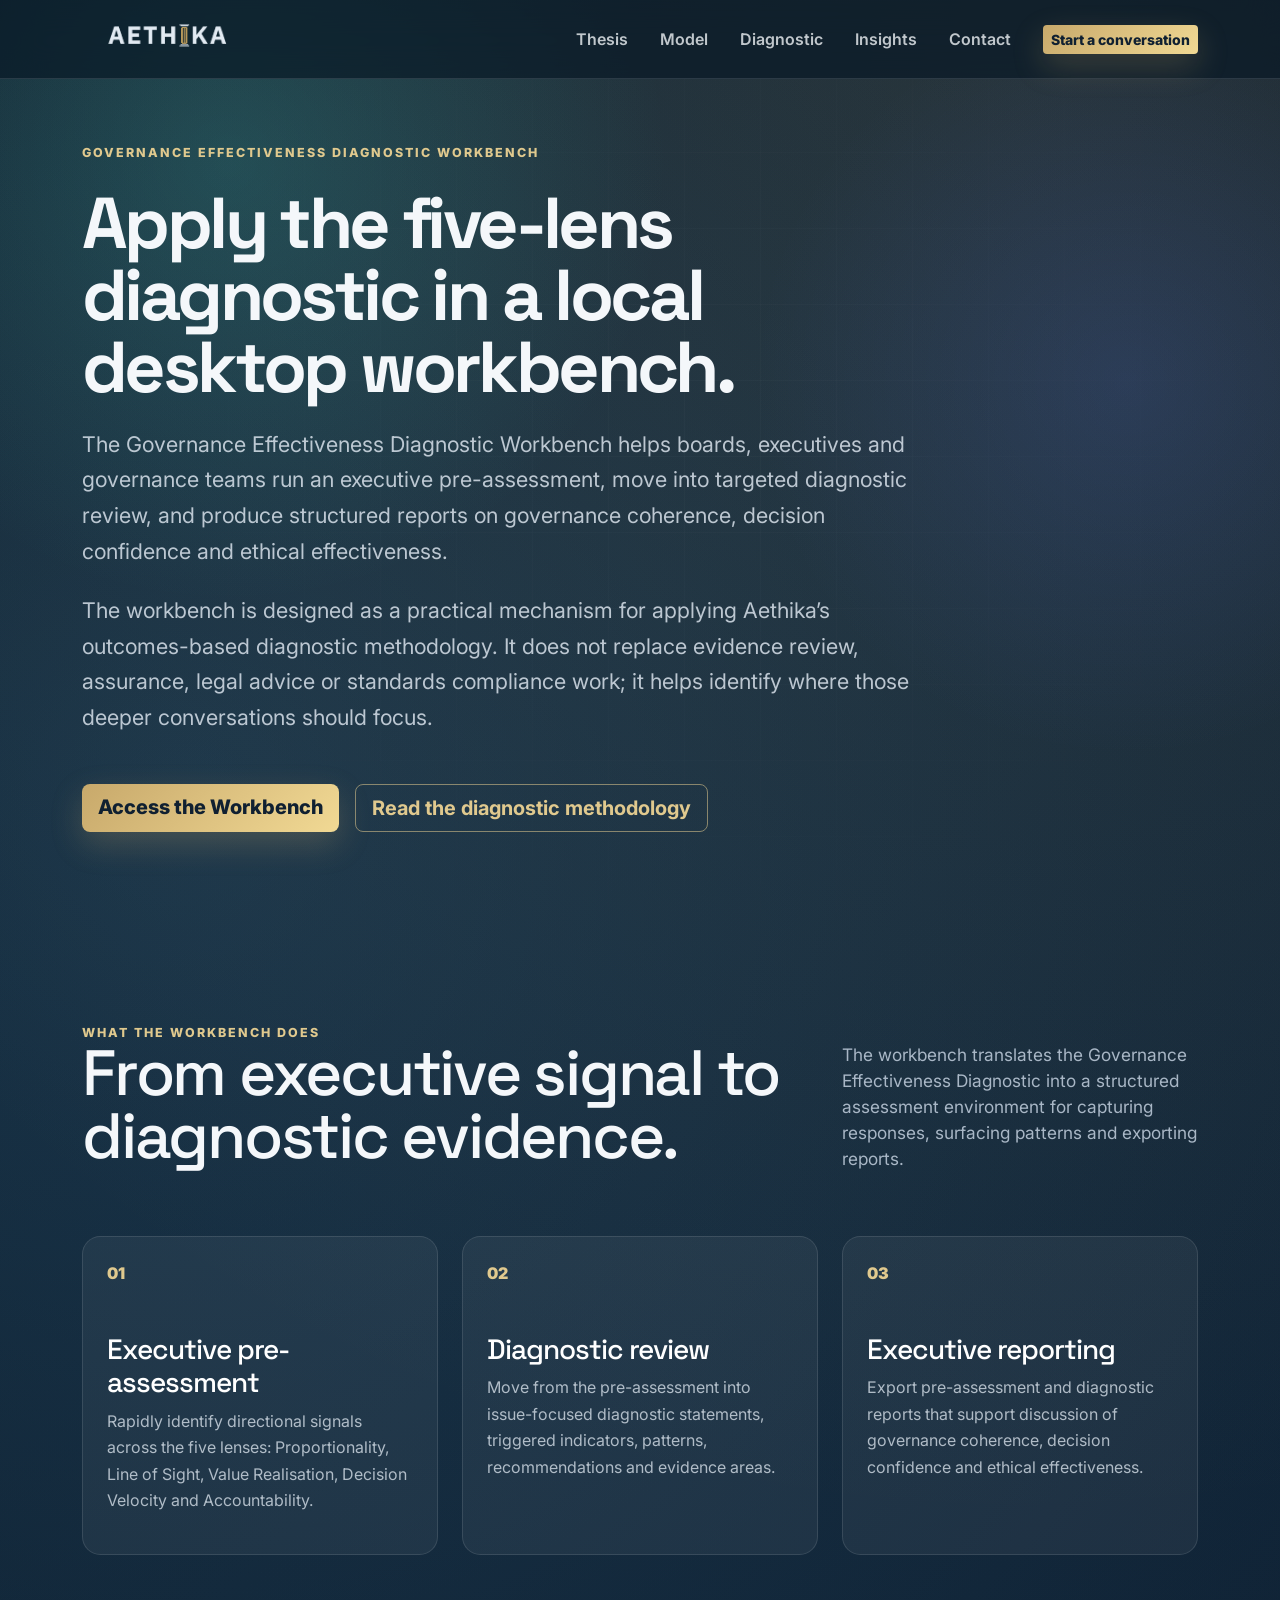
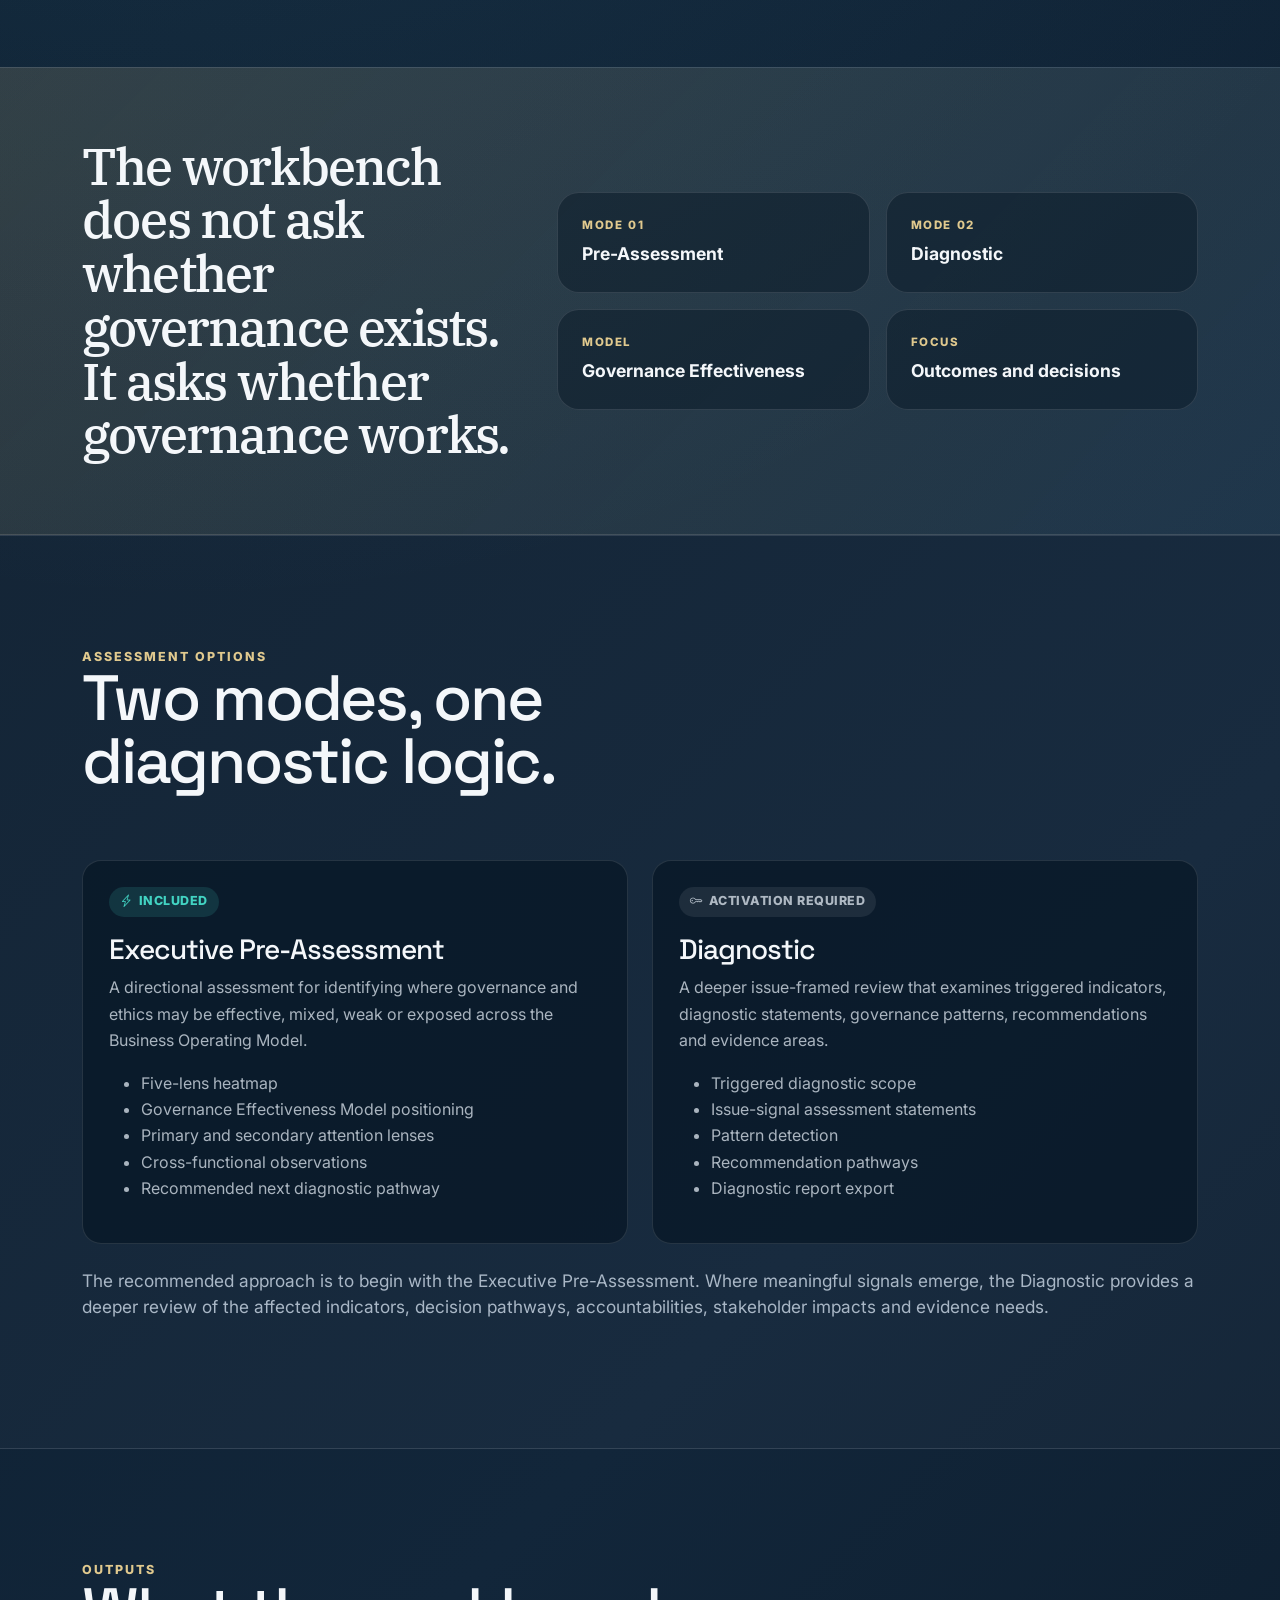
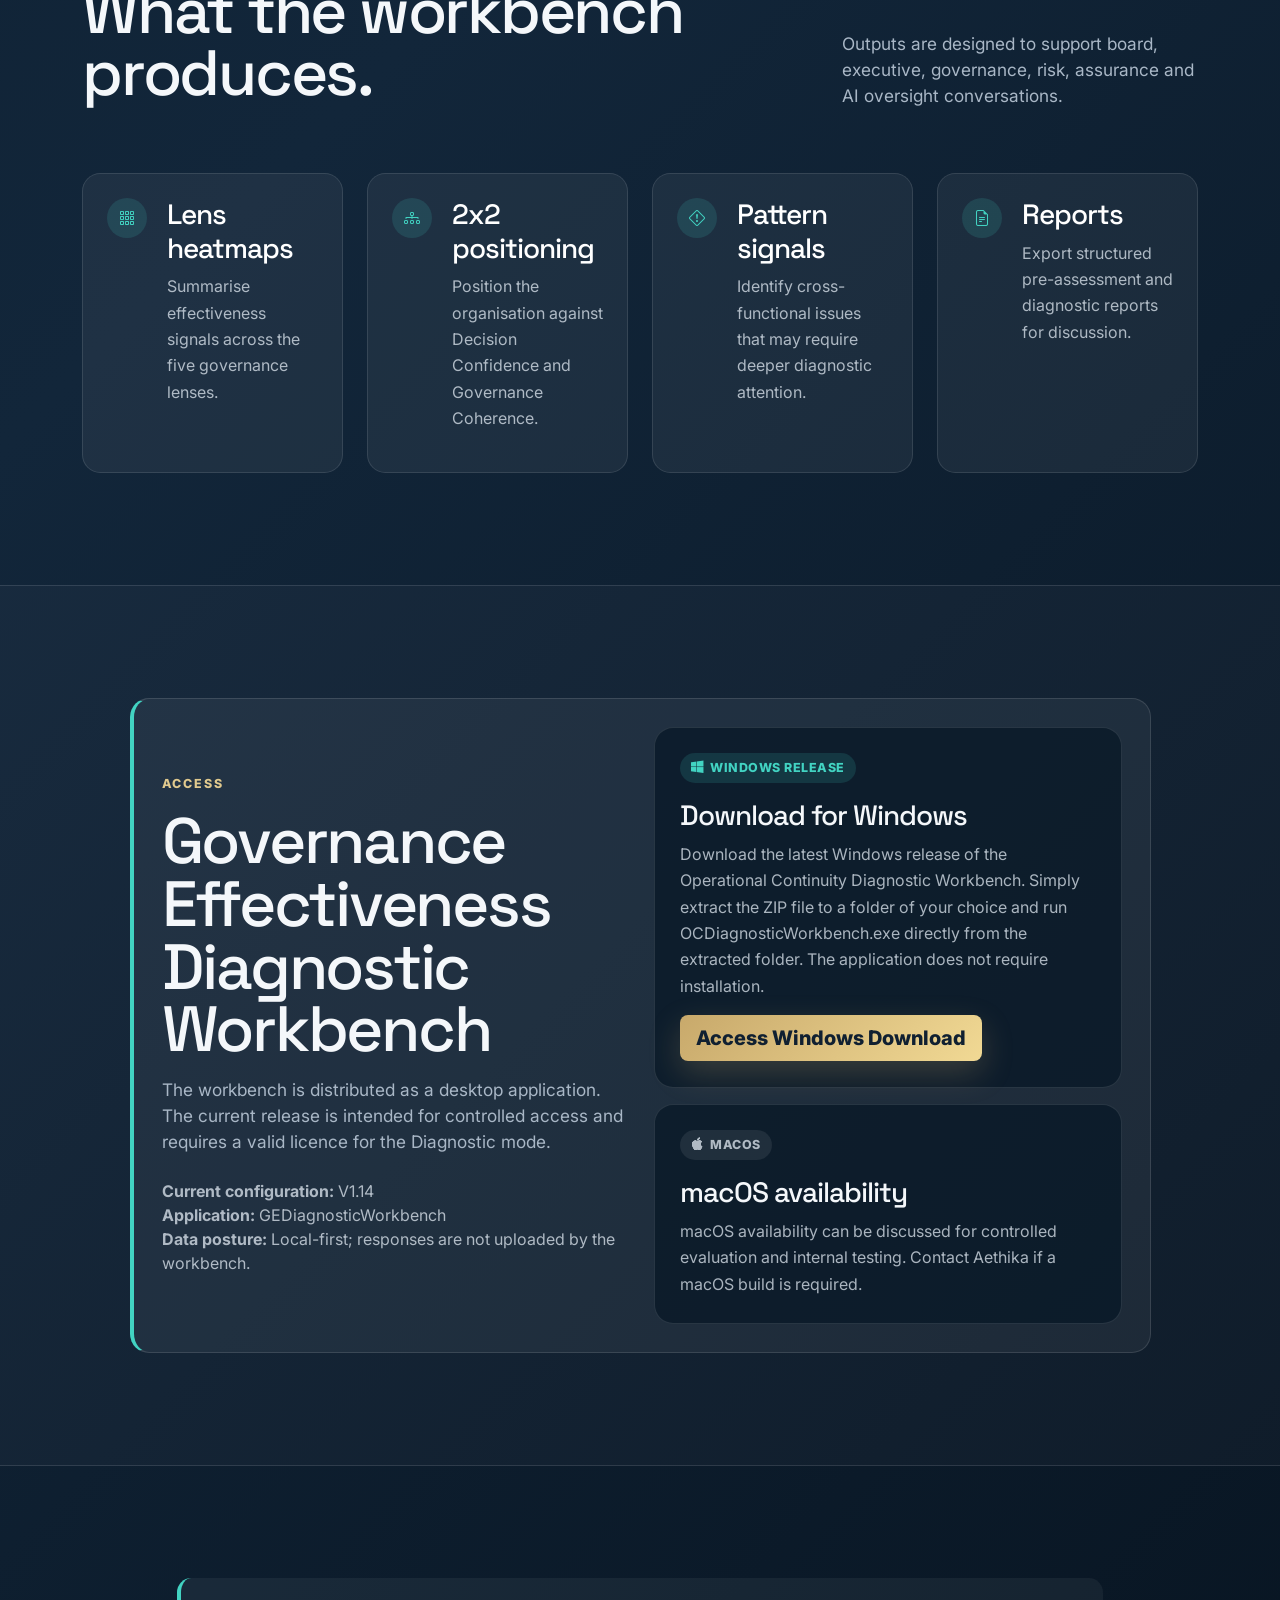
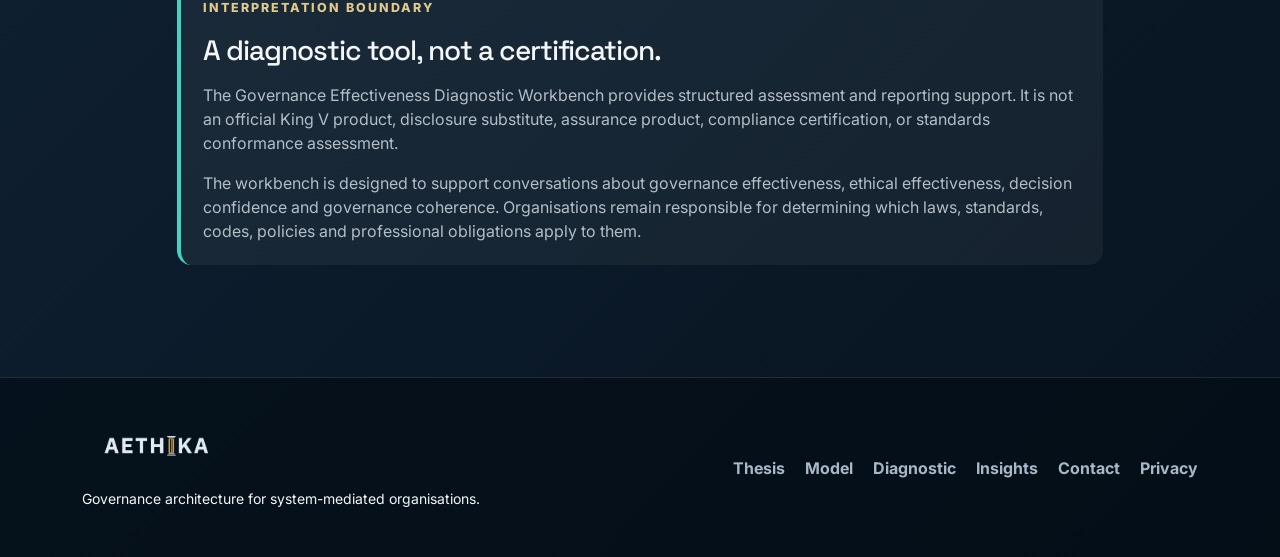
==== diagnostic-workbench-download.html @ c49b83d3 "download updates Download updates" ====
<!doctype html>
<html lang="en" data-bs-theme="dark">
<head>
  <!-- Google tag (gtag.js) -->
  <script async src="https://www.googletagmanager.com/gtag/js?id=G-2K97YS6ZMQ"></script>
  <script>
    window.dataLayer = window.dataLayer || [];
    function gtag(){dataLayer.push(arguments);}
    gtag('js', new Date());
    gtag('config', 'G-2K97YS6ZMQ');
  </script>
  <meta charset="utf-8">
  <meta name="viewport" content="width=device-width, initial-scale=1">
  <title>Governance Effectiveness Diagnostic Workbench | Aethika</title>
  <meta name="title" content="Governance Effectiveness Diagnostic Workbench | Aethika">
  <meta name="description" content="Access the Aethika Governance Effectiveness Diagnostic Workbench, a local-first desktop tool for pre-assessing governance and ethics effectiveness, running targeted diagnostics, and producing executive reports.">
  <meta name="author" content="Levine Naidoo">
  <meta name="theme-color" content="#081826">
  <link rel="canonical" href="https://www.aethika.com/governance-effectiveness-diagnostic-workbench-download.html">

  <meta property="og:type" content="website">
  <meta property="og:url" content="https://www.aethika.com/governance-effectiveness-diagnostic-workbench-download.html">
  <meta property="og:title" content="Governance Effectiveness Diagnostic Workbench | Aethika">
  <meta property="og:description" content="A local-first diagnostic workbench for applying the Governance Effectiveness Diagnostic through executive pre-assessment, targeted diagnostic review and reporting.">
  <meta property="og:image" content="https://www.aethika.com/assets/img/aethika-logo.png">
  <meta property="twitter:card" content="summary_large_image">
  <meta property="twitter:url" content="https://www.aethika.com/governance-effectiveness-diagnostic-workbench-download.html">
  <meta property="twitter:title" content="Governance Effectiveness Diagnostic Workbench | Aethika">
  <meta property="twitter:description" content="Access the Aethika Governance Effectiveness Diagnostic Workbench for governance coherence, decision confidence and ethical effectiveness assessment.">
  <meta property="twitter:image" content="https://www.aethika.com/assets/img/aethika-logo.png">

  <link rel="preconnect" href="https://cdn.jsdelivr.net">
  <link rel="preconnect" href="https://fonts.googleapis.com">
  <link rel="preconnect" href="https://fonts.gstatic.com" crossorigin>
  <link href="https://cdn.jsdelivr.net/npm/bootstrap@5.3.8/dist/css/bootstrap.min.css" rel="stylesheet" integrity="sha384-sRIl4kxILFvY47J16cr9ZwB07vP4J8+LH7qKQnuqkuIAvNWLzeN8tE5YBujZqJLB" crossorigin="anonymous">
  <link href="https://cdn.jsdelivr.net/npm/bootstrap-icons@1.13.1/font/bootstrap-icons.min.css" rel="stylesheet">
  <link href="https://fonts.googleapis.com/css2?family=Inter:wght@400;500;600;700;800&family=IBM+Plex+Serif:ital,wght@0,500;0,600;1,500&family=Space+Grotesk:wght@500;600;700&display=swap" rel="stylesheet">
  <link href="assets/css/aethika.css" rel="stylesheet">
  <style>
    .download-hero { min-height: 78vh; padding: 9rem 0 5rem; position: relative; overflow: hidden; }
    .download-hero::before { content:""; position:absolute; inset:0; background: radial-gradient(circle at 18% 18%, rgba(66, 211, 194, 0.18), transparent 34%), radial-gradient(circle at 88% 42%, rgba(98, 126, 255, 0.14), transparent 30%); pointer-events:none; }
    .download-title { font-family: 'Space Grotesk', Inter, sans-serif; font-weight: 700; letter-spacing: -0.05em; line-height: 1; }
    .download-lead { color: rgba(232, 240, 248, 0.78); font-size: clamp(1.12rem, 2vw, 1.35rem); line-height: 1.65; max-width: 900px; }
    .workbench-panel { border: 1px solid rgba(255,255,255,0.12); background: linear-gradient(145deg, rgba(255,255,255,0.08), rgba(255,255,255,0.025)); border-radius: 1.4rem; box-shadow: 0 20px 70px rgba(0,0,0,0.28); }
    .download-card { background: rgba(255,255,255,0.055); border: 1px solid rgba(255,255,255,0.105); border-radius: 1.15rem; padding: 1.5rem; height: 100%; }
    .download-card h3, .download-card h4 { color: #fff; font-family: 'Space Grotesk', Inter, sans-serif; }
    .download-card p, .download-card li { color: rgba(232, 240, 248, 0.72); line-height: 1.65; }
    .download-card ul { padding-left: 1.15rem; margin-bottom: 0; }
    .access-panel { background: rgba(255,255,255,0.055); border: 1px solid rgba(255,255,255,0.12); border-left: 4px solid #42d3c2; border-radius: 1.2rem; padding: 1.75rem; }
    .release-card { background: rgba(8,24,38,0.74); border: 1px solid rgba(255,255,255,0.115); border-radius: 1.2rem; padding: 1.6rem; height: 100%; }
    .release-card h3 { font-family: 'Space Grotesk', Inter, sans-serif; }
    .release-card p, .release-card li { color: rgba(232, 240, 248, 0.72); line-height: 1.65; }
    .release-badge { display:inline-flex; align-items:center; gap:.4rem; border-radius:999px; padding:.35rem .7rem; font-size:.78rem; font-weight:800; letter-spacing:.04em; text-transform:uppercase; background: rgba(66, 211, 194, .14); color:#42d3c2; margin-bottom:1rem; }
    .release-badge-muted { background: rgba(255,255,255,.08); color: rgba(232, 240, 248, .72); }
    .feature-row { display:grid; grid-template-columns: 44px 1fr; gap: 1rem; align-items:start; }
    .feature-icon { width: 40px; height: 40px; border-radius: 50%; display:flex; align-items:center; justify-content:center; background: rgba(66, 211, 194, .14); color:#42d3c2; }
    .boundary-note { background: rgba(255,255,255,0.05); border-left: 4px solid #42d3c2; border-radius:.9rem; padding:1.35rem; }
    .boundary-note p { color: rgba(232, 240, 248, 0.75); }
    @media (max-width: 768px) { .download-hero { padding-top: 7rem; } .feature-row { grid-template-columns:1fr; } }
  </style>
</head>
<body>
  <nav class="navbar navbar-expand-lg fixed-top aethika-nav" aria-label="Main navigation">
    <div class="container">
      <a class="navbar-brand d-flex align-items-center gap-3" href="index.html#top" aria-label="Aethika home">
        <img src="assets/img/aethika-logo.png" alt="Aethika" class="brand-logo">
      </a>
      <button class="navbar-toggler border-0" type="button" data-bs-toggle="collapse" data-bs-target="#mainNav" aria-controls="mainNav" aria-expanded="false" aria-label="Toggle navigation">
        <span class="navbar-toggler-icon"></span>
      </button>
      <div id="mainNav" class="collapse navbar-collapse">
        <ul class="navbar-nav ms-auto align-items-lg-center gap-lg-3">
          <li class="nav-item"><a class="nav-link" href="index.html#thesis">Thesis</a></li>
          <li class="nav-item"><a class="nav-link" href="index.html#model">Model</a></li>
          <li class="nav-item"><a class="nav-link" href="governance-effectiveness-diagnostic.html">Diagnostic</a></li>
          <li class="nav-item"><a class="nav-link" href="insights.html">Insights</a></li>
          <li class="nav-item"><a class="nav-link" href="index.html#contact">Contact</a></li>
          <li class="nav-item ms-lg-2"><a class="btn btn-aethika btn-sm" href="mailto:aethika@lxndigital.com">Start a conversation</a></li>
        </ul>
      </div>
    </div>
  </nav>

  <header id="top" class="download-hero">
    <div class="hero-grid" aria-hidden="true"></div>
    <div class="container position-relative">
      <div class="row align-items-center">
        <div class="col-lg-10 col-xl-9">
          <div class="eyebrow mb-4">Governance effectiveness diagnostic workbench</div>
          <h1 class="display-2 download-title mb-4">Apply the five-lens diagnostic in a local desktop workbench.</h1>
          <p class="download-lead mb-4">The Governance Effectiveness Diagnostic Workbench helps boards, executives and governance teams run an executive pre-assessment, move into targeted diagnostic review, and produce structured reports on governance coherence, decision confidence and ethical effectiveness.</p>
          <p class="download-lead mb-5">The workbench is designed as a practical mechanism for applying Aethika’s outcomes-based diagnostic methodology. It does not replace evidence review, assurance, legal advice or standards compliance work; it helps identify where those deeper conversations should focus.</p>
          <div class="d-flex flex-column flex-sm-row gap-3">
            <a href="#download" class="btn btn-aethika btn-lg">Access the Workbench</a>
            <a href="governance-effectiveness-diagnostic.html" class="btn btn-outline-aethika btn-lg">Read the diagnostic methodology</a>
          </div>
        </div>
      </div>
    </div>
  </header>

  <main>
    <section class="section-padding" id="what-is-it">
      <div class="container">
        <div class="row align-items-end mb-5">
          <div class="col-lg-8">
            <div class="eyebrow">What the workbench does</div>
            <h2 class="section-title">From executive signal to diagnostic evidence.</h2>
          </div>
          <div class="col-lg-4">
            <p class="section-intro">The workbench translates the Governance Effectiveness Diagnostic into a structured assessment environment for capturing responses, surfacing patterns and exporting reports.</p>
          </div>
        </div>
        <div class="row g-4">
          <div class="col-md-4">
            <article class="download-card">
              <span class="card-number">01</span>
              <h3>Executive pre-assessment</h3>
              <p>Rapidly identify directional signals across the five lenses: Proportionality, Line of Sight, Value Realisation, Decision Velocity and Accountability.</p>
            </article>
          </div>
          <div class="col-md-4">
            <article class="download-card">
              <span class="card-number">02</span>
              <h3>Diagnostic review</h3>
              <p>Move from the pre-assessment into issue-focused diagnostic statements, triggered indicators, patterns, recommendations and evidence areas.</p>
            </article>
          </div>
          <div class="col-md-4">
            <article class="download-card">
              <span class="card-number">03</span>
              <h3>Executive reporting</h3>
              <p>Export pre-assessment and diagnostic reports that support discussion of governance coherence, decision confidence and ethical effectiveness.</p>
            </article>
          </div>
        </div>
      </div>
    </section>

    <section class="contrast-band py-5">
      <div class="container py-4">
        <div class="row g-4 align-items-center">
          <div class="col-lg-5">
            <h2 class="quote-title mb-0">The workbench does not ask whether governance exists. It asks whether governance works.</h2>
          </div>
          <div class="col-lg-7">
            <div class="row g-3">
              <div class="col-sm-6"><div class="mini-metric"><span>Mode 01</span><strong>Pre-Assessment</strong></div></div>
              <div class="col-sm-6"><div class="mini-metric"><span>Mode 02</span><strong>Diagnostic</strong></div></div>
              <div class="col-sm-6"><div class="mini-metric"><span>Model</span><strong>Governance Effectiveness</strong></div></div>
              <div class="col-sm-6"><div class="mini-metric"><span>Focus</span><strong>Outcomes and decisions</strong></div></div>
            </div>
          </div>
        </div>
      </div>
    </section>

    <section class="section-padding soft-section" id="assessment-options">
      <div class="container">
        <div class="row mb-5">
          <div class="col-lg-8">
            <div class="eyebrow">Assessment options</div>
            <h2 class="section-title">Two modes, one diagnostic logic.</h2>
          </div>
        </div>
        <div class="row g-4">
          <div class="col-lg-6">
            <div class="release-card">
              <span class="release-badge"><i class="bi bi-lightning-charge"></i> Included</span>
              <h3>Executive Pre-Assessment</h3>
              <p>A directional assessment for identifying where governance and ethics may be effective, mixed, weak or exposed across the Business Operating Model.</p>
              <ul>
                <li>Five-lens heatmap</li>
                <li>Governance Effectiveness Model positioning</li>
                <li>Primary and secondary attention lenses</li>
                <li>Cross-functional observations</li>
                <li>Recommended next diagnostic pathway</li>
              </ul>
            </div>
          </div>
          <div class="col-lg-6">
            <div class="release-card">
              <span class="release-badge release-badge-muted"><i class="bi bi-key"></i> Activation required</span>
              <h3>Diagnostic</h3>
              <p>A deeper issue-framed review that examines triggered indicators, diagnostic statements, governance patterns, recommendations and evidence areas.</p>
              <ul>
                <li>Triggered diagnostic scope</li>
                <li>Issue-signal assessment statements</li>
                <li>Pattern detection</li>
                <li>Recommendation pathways</li>
                <li>Diagnostic report export</li>
              </ul>
            </div>
          </div>
        </div>
        <p class="section-intro mt-4">The recommended approach is to begin with the Executive Pre-Assessment. Where meaningful signals emerge, the Diagnostic provides a deeper review of the affected indicators, decision pathways, accountabilities, stakeholder impacts and evidence needs.</p>
      </div>
    </section>

    <section class="section-padding" id="outputs">
      <div class="container">
        <div class="row align-items-end mb-5">
          <div class="col-lg-8">
            <div class="eyebrow">Outputs</div>
            <h2 class="section-title">What the workbench produces.</h2>
          </div>
          <div class="col-lg-4">
            <p class="section-intro">Outputs are designed to support board, executive, governance, risk, assurance and AI oversight conversations.</p>
          </div>
        </div>
        <div class="row g-4">
          <div class="col-md-6 col-xl-3"><div class="download-card feature-row"><div class="feature-icon"><i class="bi bi-grid-3x3-gap"></i></div><div><h3>Lens heatmaps</h3><p>Summarise effectiveness signals across the five governance lenses.</p></div></div></div>
          <div class="col-md-6 col-xl-3"><div class="download-card feature-row"><div class="feature-icon"><i class="bi bi-diagram-3"></i></div><div><h3>2x2 positioning</h3><p>Position the organisation against Decision Confidence and Governance Coherence.</p></div></div></div>
          <div class="col-md-6 col-xl-3"><div class="download-card feature-row"><div class="feature-icon"><i class="bi bi-exclamation-diamond"></i></div><div><h3>Pattern signals</h3><p>Identify cross-functional issues that may require deeper diagnostic attention.</p></div></div></div>
          <div class="col-md-6 col-xl-3"><div class="download-card feature-row"><div class="feature-icon"><i class="bi bi-file-earmark-text"></i></div><div><h3>Reports</h3><p>Export structured pre-assessment and diagnostic reports for discussion.</p></div></div></div>
        </div>
      </div>
    </section>

    <section class="section-padding soft-section" id="download">
      <div class="container">
        <div class="row justify-content-center">
          <div class="col-lg-11">
            <div class="access-panel">
              <div class="row g-4 align-items-center">
                <div class="col-lg-6">
                  <div class="eyebrow mb-3">Access</div>
                  <h2 class="section-title mb-3">Governance Effectiveness Diagnostic Workbench</h2>
                  <p class="section-intro mb-4">The workbench is distributed as a desktop application. The current release is intended for controlled access and requires a valid licence for the Diagnostic mode.</p>
                  <p class="mb-0" style="color: rgba(232, 240, 248, 0.72);"><strong>Current configuration:</strong> V1.14<br><strong>Application:</strong> GEDiagnosticWorkbench<br><strong>Data posture:</strong> Local-first; responses are not uploaded by the workbench.</p>
                </div>
                <div class="col-lg-6">
                  <div class="row g-3">
                    <div class="col-12">
                      <div class="release-card">
                        <span class="release-badge"><i class="bi bi-windows"></i> Windows release</span>
                        <h3>Download for Windows</h3>
                         <p>Download the latest Windows release of the Operational Continuity Diagnostic Workbench. Simply extract the ZIP file to a folder of your choice 
                                and run OCDiagnosticWorkbench.exe directly from the extracted folder. The application does not require installation.</p>
                            <a href="https://lxndigital-my.sharepoint.com/:u:/p/levine/IQCFFDMS6lq3SYtPKuItjnRLAaProlqLKXAssTrh3pC30BU?e=OAEGfw&download=1" target="_blank" rel="noopener noreferrer" class="btn btn-aethika btn-lg" onclick="gtag('event', 'diagnostic_workbench_windows_download', {event_category: 'Operational Continuity', event_label: 'Download Page Windows CTA', value: 1});">Access Windows Download</a>
                      </div>
                    </div>
                    <div class="col-12">
                      <div class="release-card">
                        <span class="release-badge release-badge-muted"><i class="bi bi-apple"></i> macOS</span>
                        <h3>macOS availability</h3>
                        <p class="mb-0">macOS availability can be discussed for controlled evaluation and internal testing. Contact Aethika if a macOS build is required.</p>
                      </div>
                    </div>
                  </div>
                </div>
              </div>
            </div>
          </div>
        </div>
      </div>
    </section>

    <section class="section-padding" id="boundary">
      <div class="container">
        <div class="row justify-content-center">
          <div class="col-lg-10">
            <div class="boundary-note">
              <div class="eyebrow mb-3">Interpretation boundary</div>
              <h2 class="h3 mb-3">A diagnostic tool, not a certification.</h2>
              <p>The Governance Effectiveness Diagnostic Workbench provides structured assessment and reporting support. It is not an official King V product, disclosure substitute, assurance product, compliance certification, or standards conformance assessment.</p>
              <p class="mb-0">The workbench is designed to support conversations about governance effectiveness, ethical effectiveness, decision confidence and governance coherence. Organisations remain responsible for determining which laws, standards, codes, policies and professional obligations apply to them.</p>
            </div>
          </div>
        </div>
      </div>
    </section>
  </main>

  <footer class="footer py-5">
    <div class="container">
      <div class="row g-4 align-items-center">
        <div class="col-md-6">
          <img src="assets/img/aethika-logo.png" alt="Aethika" class="footer-logo mb-3">
          <p class="mb-0 small">Governance architecture for system-mediated organisations.</p>
        </div>
        <div class="col-md-6 text-md-end">
          <a href="index.html#thesis">Thesis</a>
          <a href="index.html#model">Model</a>
          <a href="governance-effectiveness-diagnostic.html">Diagnostic</a>
          <a href="insights.html">Insights</a>
          <a href="index.html#contact">Contact</a>
          <a href="privacy.html">Privacy</a>
        </div>
      </div>
    </div>
  </footer>

  <script src="https://cdn.jsdelivr.net/npm/bootstrap@5.3.8/dist/js/bootstrap.bundle.min.js" integrity="sha384-FKyoEForCGlyvwx9Hj09JcYn3nv7wiPVlz7YYwJrWVcXK/BmnVDxM+D2scQbITxI" crossorigin="anonymous"></script>
  <script src="assets/js/aethika.js"></script>
</body>
</html>
---- assets/css/aethika.css ----
:root {
  --aethika-midnight: #081826;
  --aethika-navy: #12263a;
  --aethika-slate: #1b2f45;
  --aethika-ink: #23384f;
  --aethika-gold: #c8a96b;
  --aethika-gold-soft: #e0c98e;
  --aethika-cyan: #5fa8d3;
  --aethika-white: #f4f7fa;
  --aethika-muted: #a9b7c6;
  --aethika-line: rgba(244, 247, 250, 0.12);
  --aethika-glass: rgba(255, 255, 255, 0.055);
  --aethika-shadow: 0 24px 80px rgba(0, 0, 0, 0.42);
}

html {
  scroll-behavior: smooth;
}

body {
  font-family: "Inter", system-ui, sans-serif;
  color: var(--aethika-white);
  background:
    radial-gradient(circle at 15% 15%, rgba(95, 168, 211, 0.18), transparent 30%),
    radial-gradient(circle at 80% 0%, rgba(200, 169, 107, 0.14), transparent 28%),
    linear-gradient(135deg, #081826 0%, #12263a 55%, #07131f 100%);
  overflow-x: hidden;
}

h1, h2, h3, h4, h5, .navbar-brand {
  font-family: "Space Grotesk", "Inter", sans-serif;
  letter-spacing: -0.035em;
}

a {
  color: var(--aethika-gold-soft);
  text-decoration: none;
}

a:hover {
  color: #fff;
}

.section-padding {
  padding: 7rem 0;
}

.aethika-nav {
  background: rgba(8, 24, 38, 0.68);
  backdrop-filter: blur(18px);
  border-bottom: 1px solid var(--aethika-line);
  transition: all 0.25s ease;
}

.aethika-nav.nav-scrolled {
  background: rgba(8, 24, 38, 0.94);
  box-shadow: 0 8px 32px rgba(0,0,0,.28);
}

.brand-logo {
  width: 172px;
  max-height: 52px;
  object-fit: contain;
}

.footer-logo {
  width: 150px;
  max-height: 46px;
  object-fit: contain;
}

.nav-link {
  color: rgba(244, 247, 250, 0.78);
  font-weight: 600;
}

.nav-link:hover,
.nav-link.active {
  color: var(--aethika-gold-soft);
}

.btn-aethika {
  background: linear-gradient(135deg, var(--aethika-gold), #f1d994);
  border: 0;
  color: #102031;
  font-weight: 800;
  box-shadow: 0 12px 32px rgba(200, 169, 107, 0.24);
}

.btn-aethika:hover {
  transform: translateY(-1px);
  color: #081826;
  box-shadow: 0 18px 44px rgba(200, 169, 107, 0.32);
}

.btn-outline-aethika {
  border-color: rgba(224, 201, 142, 0.55);
  color: var(--aethika-gold-soft);
  font-weight: 700;
}

.btn-outline-aethika:hover {
  background: rgba(224, 201, 142, 0.12);
  border-color: var(--aethika-gold-soft);
  color: #fff;
}

.hero-section {
  isolation: isolate;
}

.hero-grid {
  position: absolute;
  inset: 0;
  background-image:
    linear-gradient(rgba(255,255,255,.06) 1px, transparent 1px),
    linear-gradient(90deg, rgba(255,255,255,.06) 1px, transparent 1px);
  background-size: 76px 76px;
  mask-image: radial-gradient(circle at 55% 45%, black, transparent 72%);
  opacity: 0.38;
  z-index: -3;
}

.hero-title {
  line-height: .95;
  max-width: 880px;
}

.hero-lead {
  color: var(--aethika-muted);
  max-width: 760px;
  font-size: 1.25rem;
}

.eyebrow {
  color: var(--aethika-gold-soft);
  text-transform: uppercase;
  letter-spacing: .16em;
  font-size: .78rem;
  font-weight: 800;
}

.section-title {
  font-size: clamp(2.5rem, 5vw, 4.8rem);
  line-height: .98;
  margin-bottom: 1.25rem;
}

.section-intro {
  color: var(--aethika-muted);
  font-size: 1.08rem;
}

.glass-panel,
.insight-card,
.capability-card,
.research-card,
.contact-card,
.accordion-item,
.pattern-card {
  background: linear-gradient(180deg, rgba(255,255,255,.075), rgba(255,255,255,.035));
  border: 1px solid var(--aethika-line);
  border-radius: 28px;
  box-shadow: var(--aethika-shadow);
}

.decision-console {
  transform: translateY(4rem);
}

.console-header {
  color: var(--aethika-muted);
  font-weight: 800;
}

.live-dot {
  color: #a9f1c6;
  font-size: .78rem;
  letter-spacing: .08em;
  text-transform: uppercase;
}

.live-dot::before {
  content: "";
  display: inline-block;
  width: .55rem;
  height: .55rem;
  margin-right: .4rem;
  border-radius: 50%;
  background: #62e08b;
  box-shadow: 0 0 18px #62e08b;
}

.console-step {
  display: flex;
  gap: 1rem;
  padding: 1rem 0;
  border-top: 1px solid var(--aethika-line);
}

.console-step strong {
  display: block;
}

.console-step small {
  color: var(--aethika-muted);
}

.step-icon {
  width: 42px;
  height: 42px;
  display: grid;
  place-items: center;
  border-radius: 50%;
  background: rgba(95,168,211,.12);
  color: var(--aethika-cyan);
}

.signal-orbit {
  position: absolute;
  border: 1px solid rgba(224, 201, 142, 0.24);
  border-radius: 50%;
  z-index: -2;
  animation: slowPulse 8s ease-in-out infinite;
}

.orbit-one {
  width: 580px;
  height: 580px;
  right: -160px;
  top: 12%;
}

.orbit-two {
  width: 360px;
  height: 360px;
  right: 170px;
  top: 30%;
  animation-delay: 1.8s;
}

@keyframes slowPulse {
  0%, 100% { transform: scale(1); opacity: .5; }
  50% { transform: scale(1.06); opacity: .85; }
}

.insight-card,
.capability-card,
.research-card {
  padding: 2rem;
  transition: transform .25s ease, border-color .25s ease, background .25s ease;
}

.insight-card:hover,
.capability-card:hover,
.research-card:hover,
.pattern-card:hover {
  transform: translateY(-6px);
  border-color: rgba(224, 201, 142, 0.38);
}

.card-number {
  display: inline-block;
  color: var(--aethika-gold-soft);
  font-weight: 900;
  margin-bottom: 3rem;
}

.insight-card h3,
.capability-card h3,
.research-card h3,
.research-card h2 {
  font-size: 1.35rem;
  margin-bottom: 1rem;
}

.insight-card p,
.capability-card p,
.research-card p,
.pattern-card p {
  color: var(--aethika-muted);
  margin-bottom: 0;
}

.capability-card i {
  font-size: 2rem;
  color: var(--aethika-gold-soft);
  margin-bottom: 1.25rem;
}

.contrast-band {
  background:
    linear-gradient(135deg, rgba(200,169,107,.14), rgba(95,168,211,.08)),
    rgba(255,255,255,.035);
  border-top: 1px solid var(--aethika-line);
  border-bottom: 1px solid var(--aethika-line);
}

.quote-title {
  font-family: "IBM Plex Serif", serif;
  font-size: clamp(2rem, 4vw, 3.4rem);
  line-height: 1.05;
}

.mini-metric {
  padding: 1.5rem;
  border-radius: 22px;
  background: rgba(8,24,38,.5);
  border: 1px solid var(--aethika-line);
}

.mini-metric span {
  display: block;
  color: var(--aethika-gold-soft);
  text-transform: uppercase;
  font-size: .72rem;
  letter-spacing: .14em;
  font-weight: 800;
  margin-bottom: .45rem;
}

.mini-metric strong {
  font-size: 1.1rem;
}

.architecture-panel {
  position: relative;
  overflow: hidden;
}

.architecture-panel::after {
  content: "";
  position: absolute;
  width: 520px;
  height: 520px;
  right: -220px;
  bottom: -260px;
  background: radial-gradient(circle, rgba(95,168,211,.18), transparent 70%);
  pointer-events: none;
}

.decision-flow {
  display: grid;
  grid-template-columns: 1fr 46px 1fr 46px 1fr 46px 1fr;
  align-items: center;
  gap: .5rem;
}

.flow-node {
  min-height: 150px;
  border: 1px solid var(--aethika-line);
  border-radius: 26px;
  background: rgba(8,24,38,.52);
  padding: 1.2rem;
  display: flex;
  flex-direction: column;
  justify-content: center;
  font-weight: 900;
  font-size: 1.05rem;
}

.flow-node small {
  margin-top: .6rem;
  color: var(--aethika-muted);
  font-weight: 500;
}

.flow-node.accent {
  background: linear-gradient(135deg, rgba(200,169,107,.26), rgba(95,168,211,.12));
  border-color: rgba(224,201,142,.45);
}

.flow-arrow {
  height: 2px;
  background: linear-gradient(90deg, var(--aethika-cyan), var(--aethika-gold));
  position: relative;
}

.flow-arrow::after {
  content: "";
  position: absolute;
  right: -2px;
  top: -5px;
  border-left: 8px solid var(--aethika-gold);
  border-top: 6px solid transparent;
  border-bottom: 6px solid transparent;
}

.soft-section {
  background: rgba(255,255,255,.025);
  border-top: 1px solid var(--aethika-line);
  border-bottom: 1px solid var(--aethika-line);
}

.pattern-card {
  min-height: 250px;
  padding: 0;
  overflow: hidden;
  position: relative;
}

.pattern-front,
.pattern-back {
  padding: 2rem;
  transition: transform .35s ease, opacity .35s ease;
}

.pattern-back {
  position: absolute;
  inset: 0;
  background: linear-gradient(135deg, rgba(200,169,107,.18), rgba(95,168,211,.12));
  transform: translateY(100%);
  opacity: 0;
}

.pattern-card:hover .pattern-back {
  transform: translateY(0);
  opacity: 1;
}

.pattern-card:hover .pattern-front {
  transform: translateY(-25%);
  opacity: .16;
}

.pattern-label,
.research-card span {
  display: inline-block;
  color: var(--aethika-gold-soft);
  text-transform: uppercase;
  letter-spacing: .14em;
  font-size: .72rem;
  font-weight: 900;
  margin-bottom: 1rem;
}

.aethika-accordion .accordion-item {
  color: var(--aethika-white);
  margin-bottom: 1rem;
  overflow: hidden;
}

.aethika-accordion .accordion-button {
  color: var(--aethika-white);
  background: rgba(255,255,255,.035);
  font-weight: 900;
  font-size: 1.2rem;
}

.aethika-accordion .accordion-button:not(.collapsed) {
  color: var(--aethika-gold-soft);
  background: rgba(200,169,107,.09);
}

.aethika-accordion .accordion-body {
  color: var(--aethika-muted);
  background: rgba(8,24,38,.28);
}

.research-card.large {
  min-height: 360px;
  display: flex;
  flex-direction: column;
}

.research-card.large .btn {
  margin-top: auto;
  align-self: flex-start;
}

.contact-section {
  background:
    radial-gradient(circle at 75% 40%, rgba(200,169,107,.14), transparent 30%),
    radial-gradient(circle at 10% 70%, rgba(95,168,211,.14), transparent 28%);
}

.form-control {
  background: rgba(255,255,255,.06);
  border-color: var(--aethika-line);
  color: var(--aethika-white);
  border-radius: 14px;
}

.form-control:focus {
  background: rgba(255,255,255,.09);
  border-color: var(--aethika-gold-soft);
  color: var(--aethika-white);
  box-shadow: 0 0 0 .25rem rgba(200,169,107,.15);
}

.footer {
  background: rgba(3, 12, 20, 0.64);
  border-top: 1px solid var(--aethika-line);
}

.footer a {
  margin-left: 1rem;
  color: var(--aethika-muted);
  font-weight: 700;
}

.subhero {
  min-height: 58vh;
  display: flex;
  align-items: center;
  background:
    radial-gradient(circle at 80% 30%, rgba(200,169,107,.16), transparent 35%),
    linear-gradient(135deg, rgba(8,24,38,.4), rgba(18,38,58,.4));
}

.modal-content {
  background: #0d2033;
  border: 1px solid var(--aethika-line);
  border-radius: 24px;
}

.modal-header {
  border-color: var(--aethika-line);
}

@media (max-width: 991.98px) {
  .brand-logo {
    width: 142px;
  }

  .section-padding {
    padding: 5rem 0;
  }

  .decision-flow {
    grid-template-columns: 1fr;
  }

  .flow-arrow {
    height: 38px;
    width: 2px;
    justify-self: center;
  }

  .flow-arrow::after {
    right: -5px;
    top: 30px;
    transform: rotate(90deg);
  }

  .hero-title {
    font-size: clamp(3.3rem, 13vw, 5.5rem);
  }

  .footer a {
    margin: 0 1rem 0 0;
  }
}
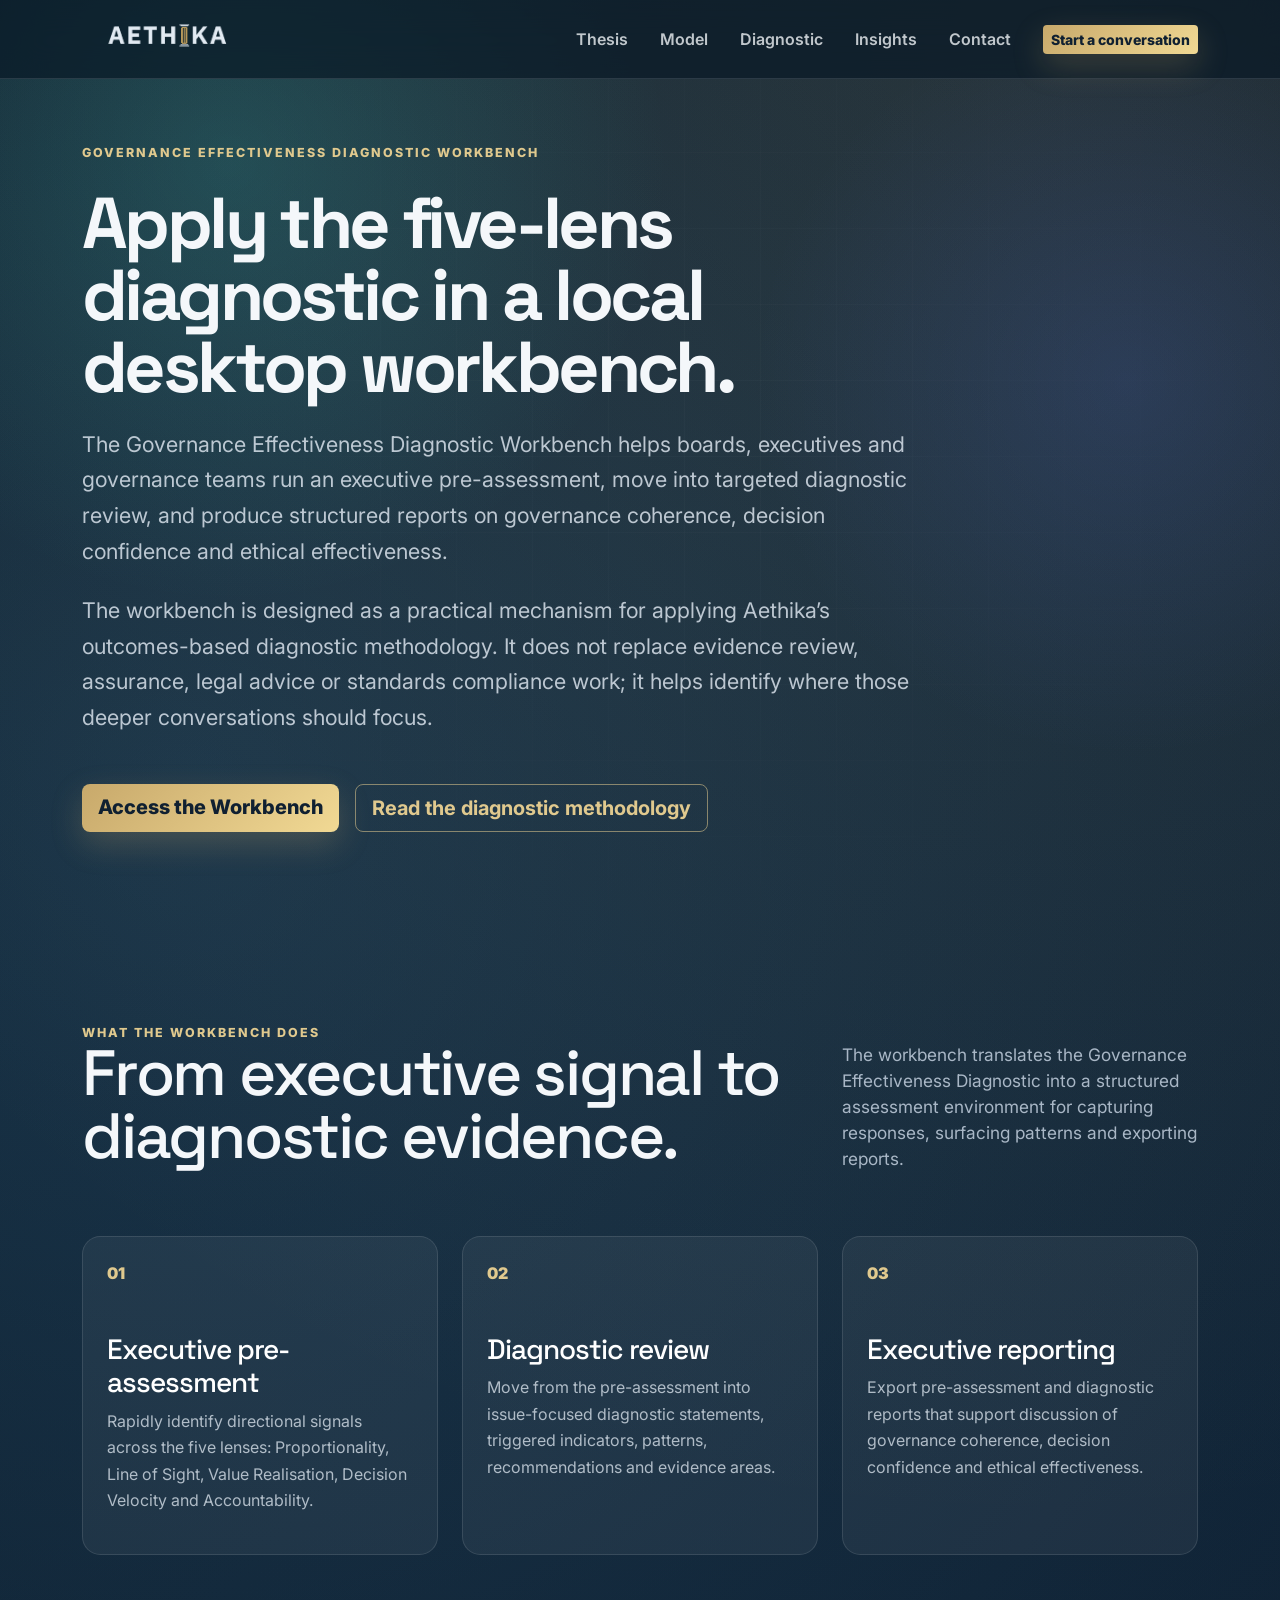
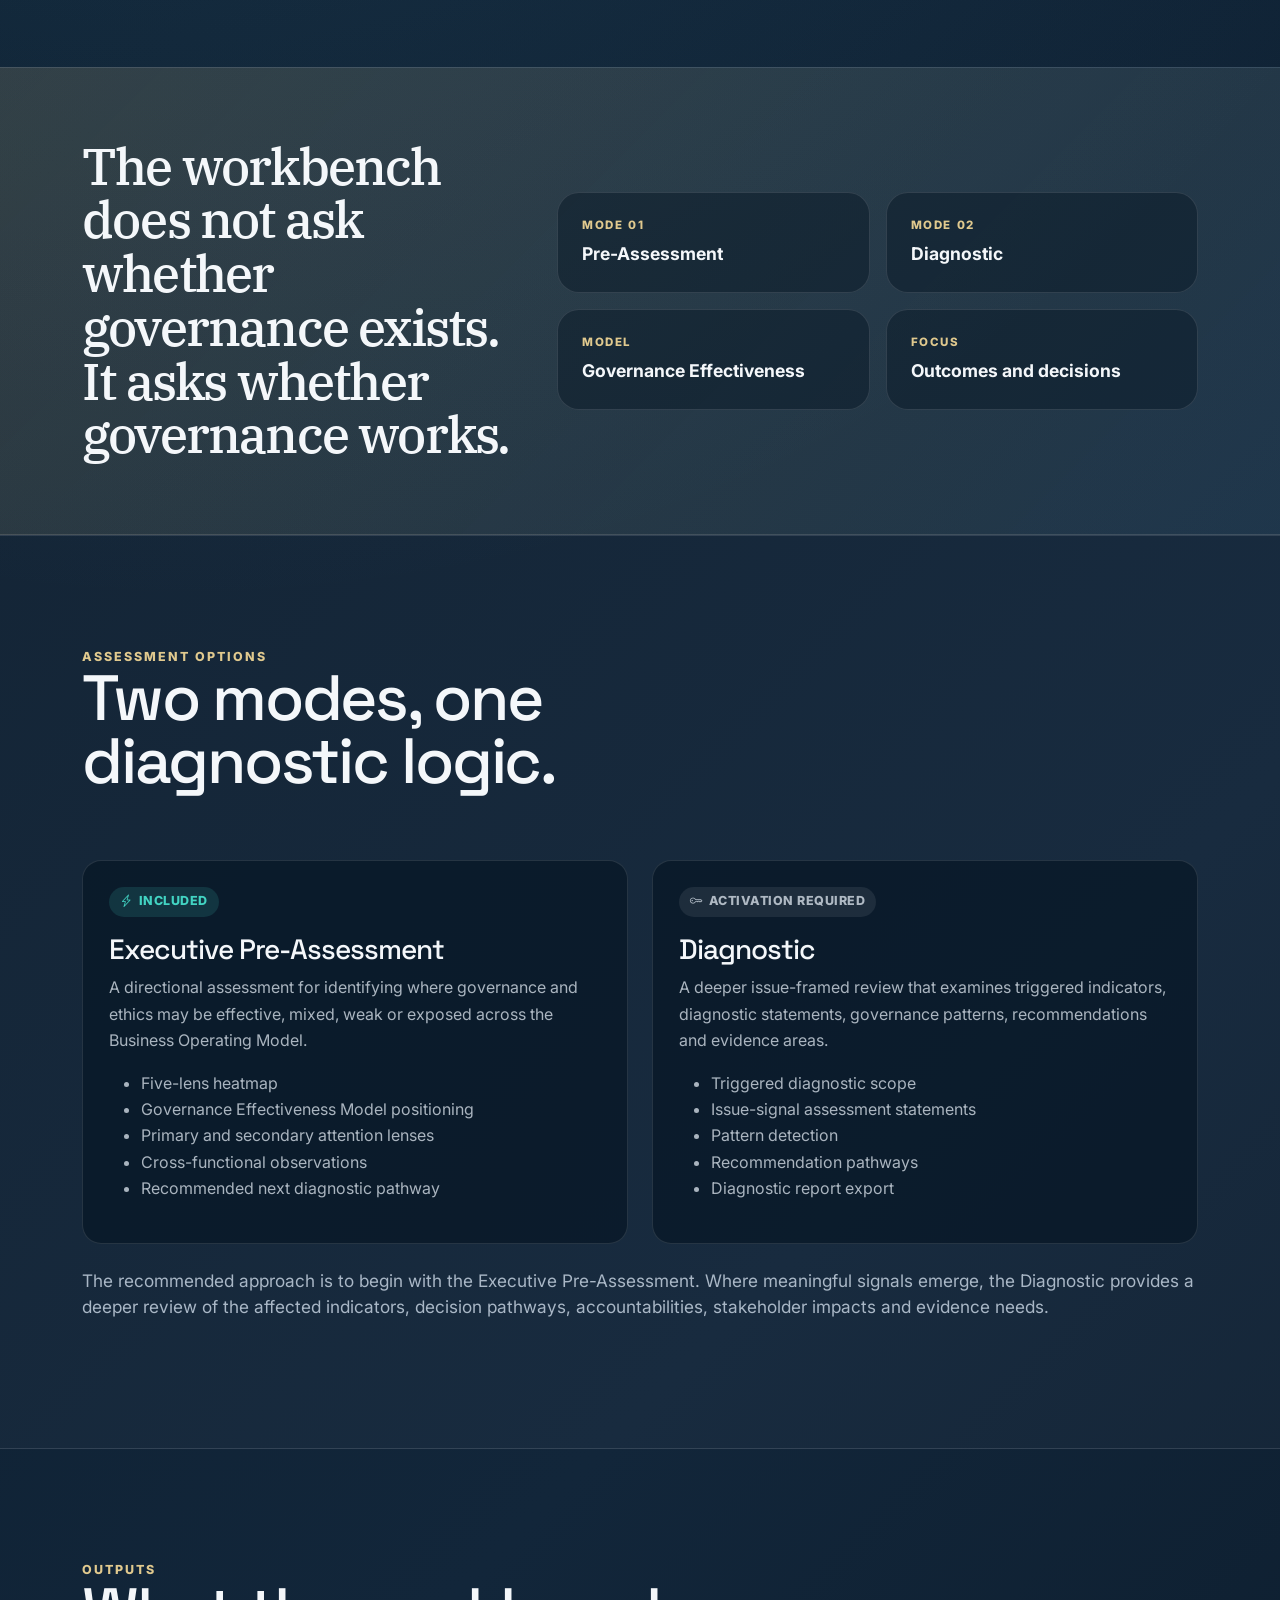
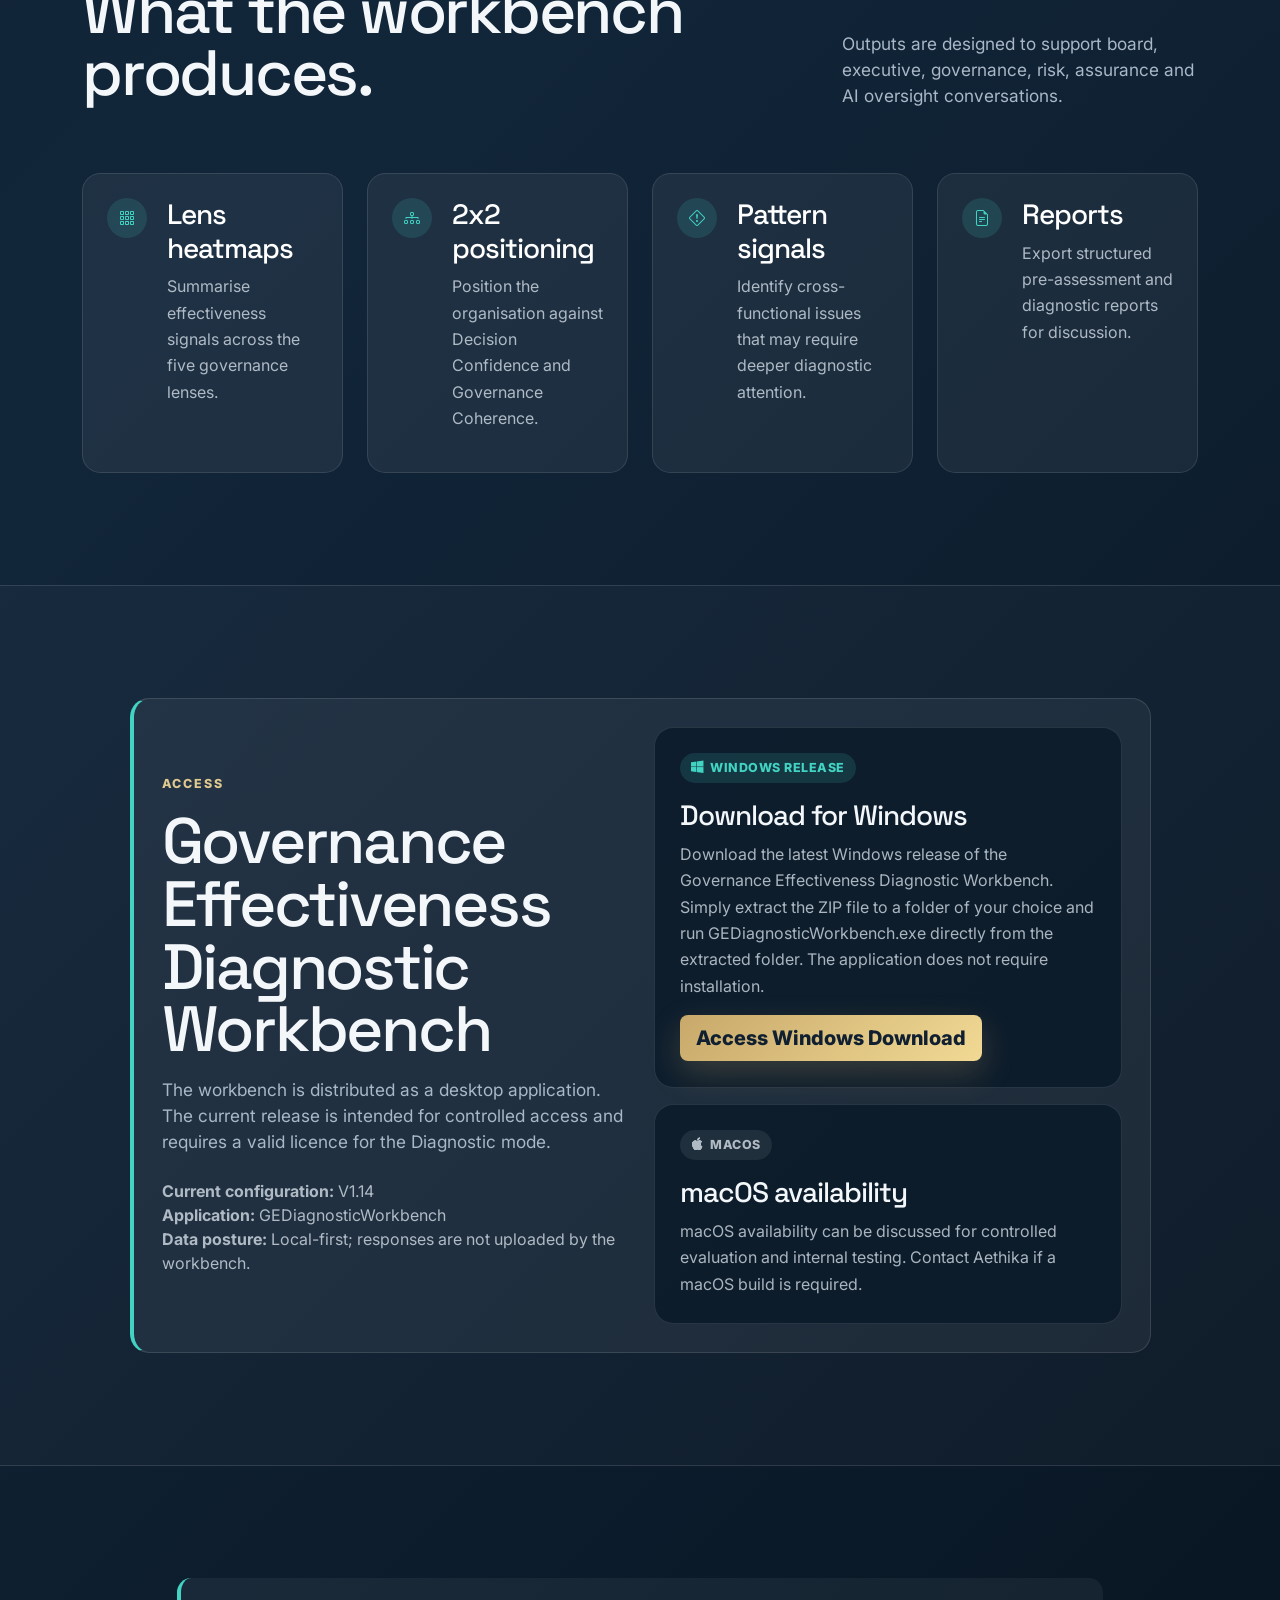
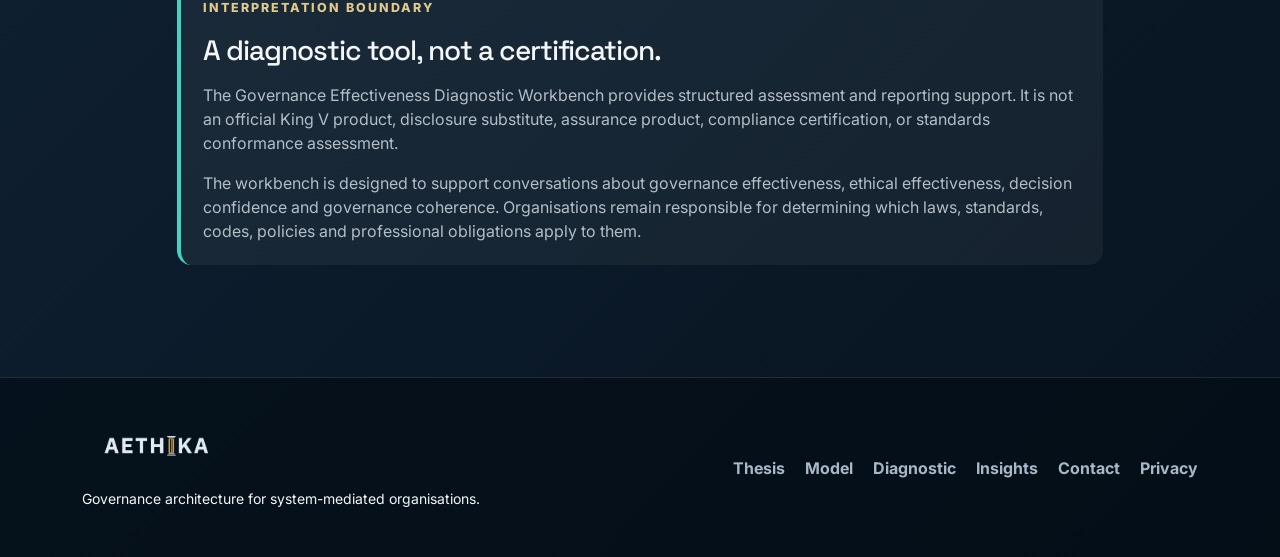
==== commit d841bd74: "Update diagnostic-workbench-download.html fixed wording" ====
--- a/diagnostic-workbench-download.html
+++ b/diagnostic-workbench-download.html
@@ -235,8 +235,8 @@
                       <div class="release-card">
                         <span class="release-badge"><i class="bi bi-windows"></i> Windows release</span>
                         <h3>Download for Windows</h3>
-                         <p>Download the latest Windows release of the Operational Continuity Diagnostic Workbench. Simply extract the ZIP file to a folder of your choice 
-                                and run OCDiagnosticWorkbench.exe directly from the extracted folder. The application does not require installation.</p>
+                         <p>Download the latest Windows release of the Governance Effectiveness Diagnostic Workbench. Simply extract the ZIP file to a folder of your choice 
+                                and run GEDiagnosticWorkbench.exe directly from the extracted folder. The application does not require installation.</p>
                             <a href="https://lxndigital-my.sharepoint.com/:u:/p/levine/IQCFFDMS6lq3SYtPKuItjnRLAaProlqLKXAssTrh3pC30BU?e=OAEGfw&download=1" target="_blank" rel="noopener noreferrer" class="btn btn-aethika btn-lg" onclick="gtag('event', 'diagnostic_workbench_windows_download', {event_category: 'Operational Continuity', event_label: 'Download Page Windows CTA', value: 1});">Access Windows Download</a>
                       </div>
                     </div>
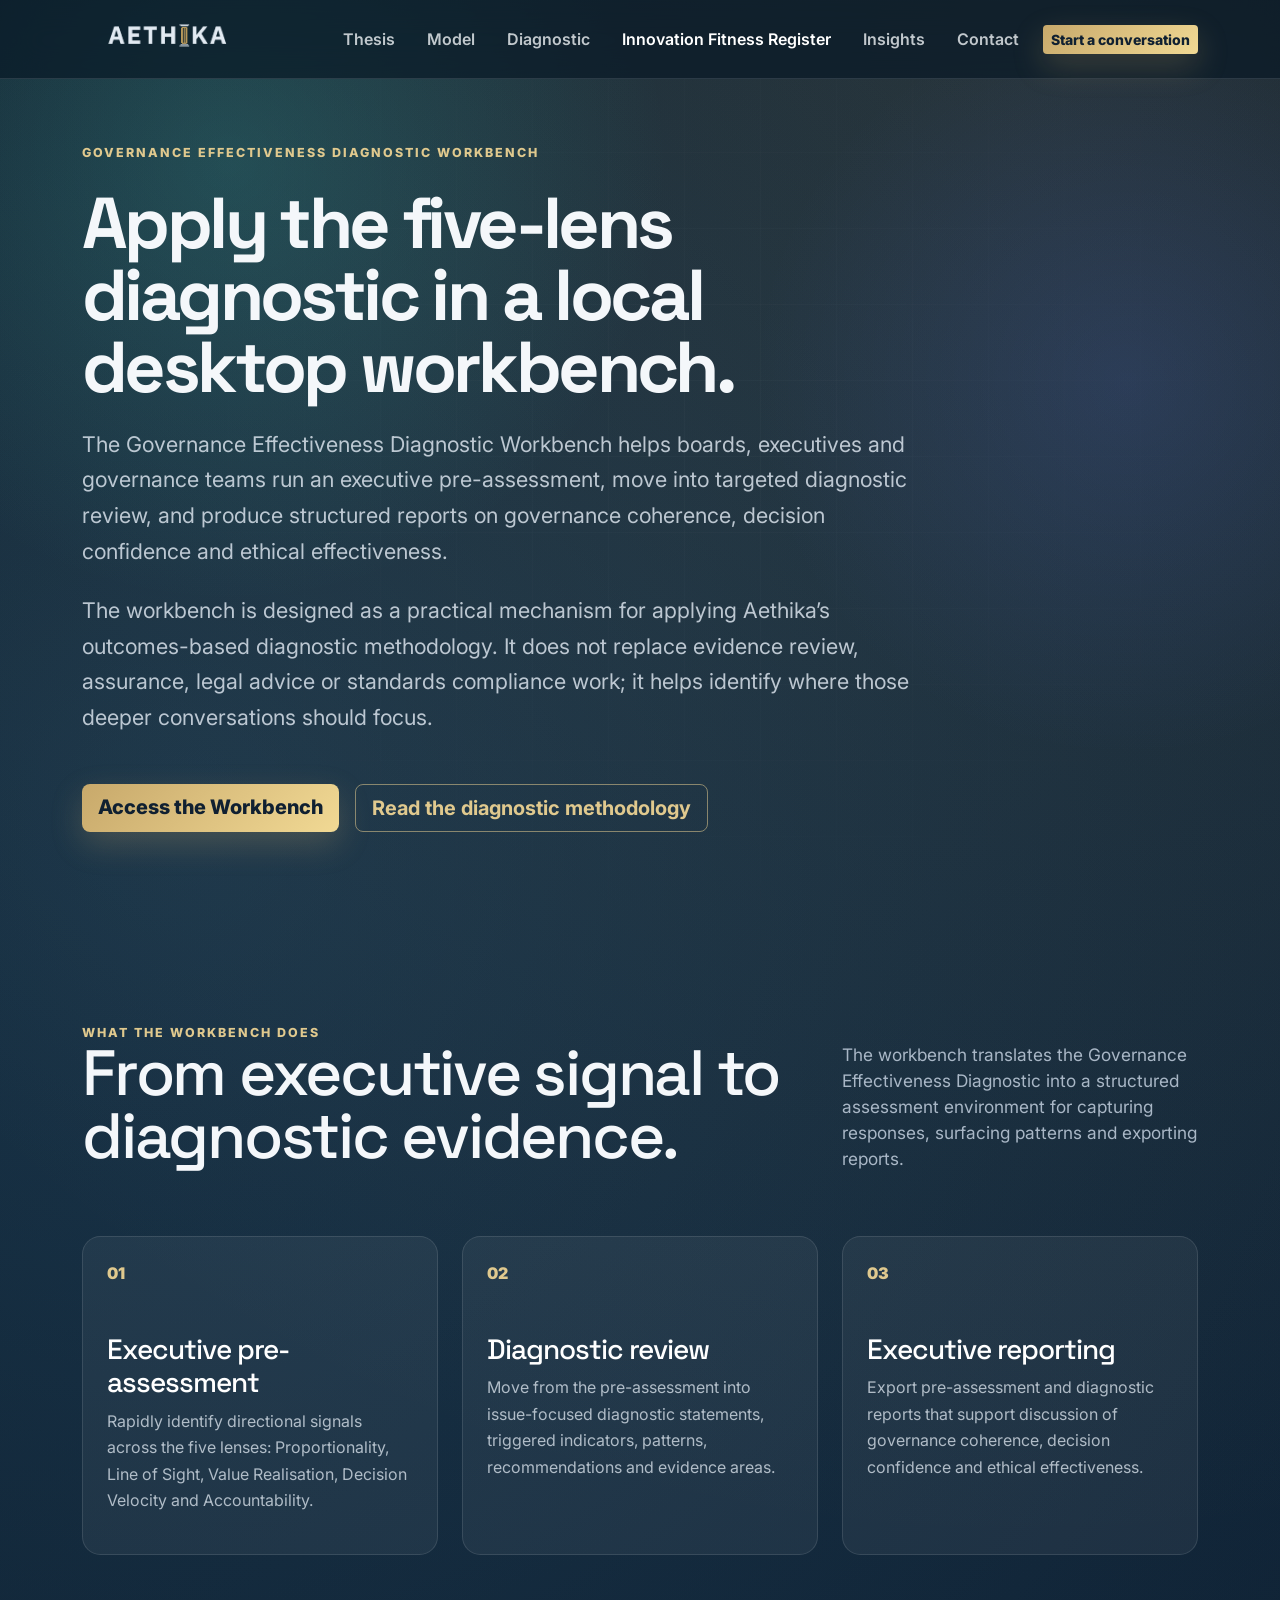
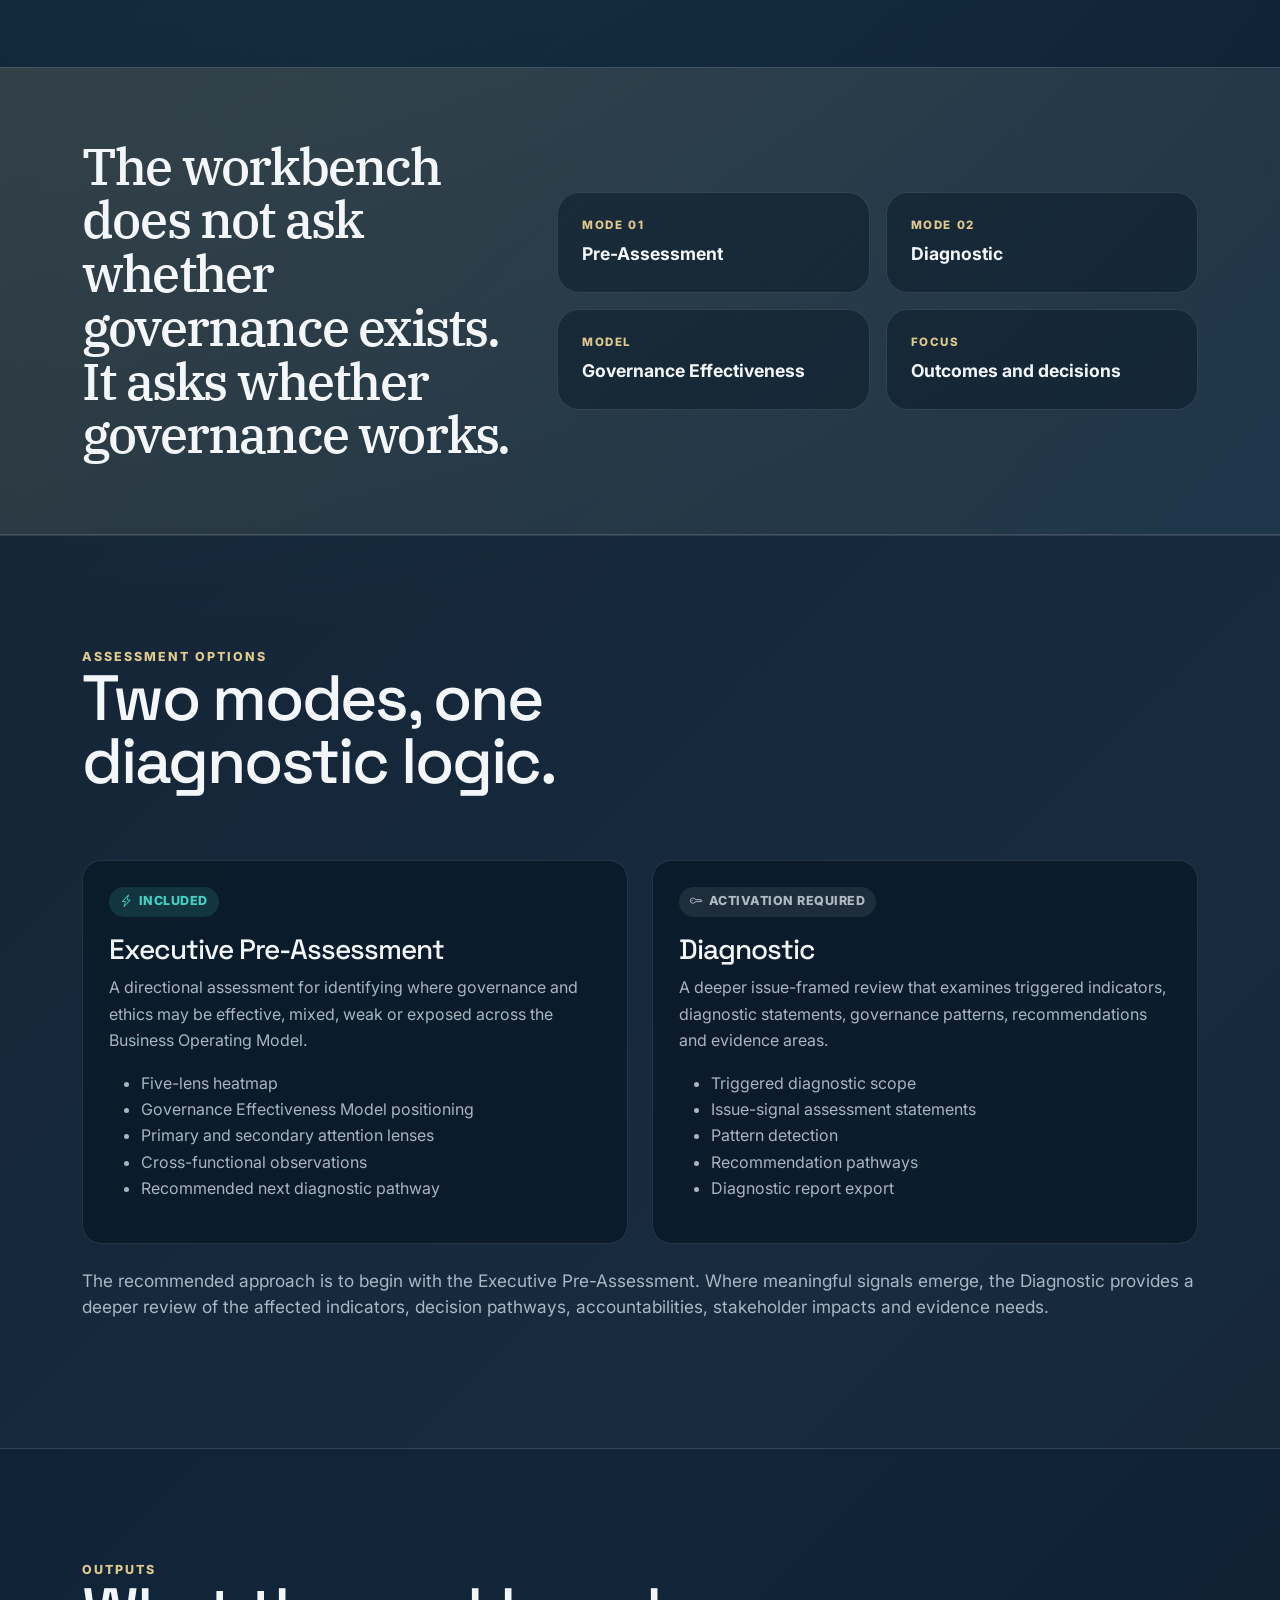
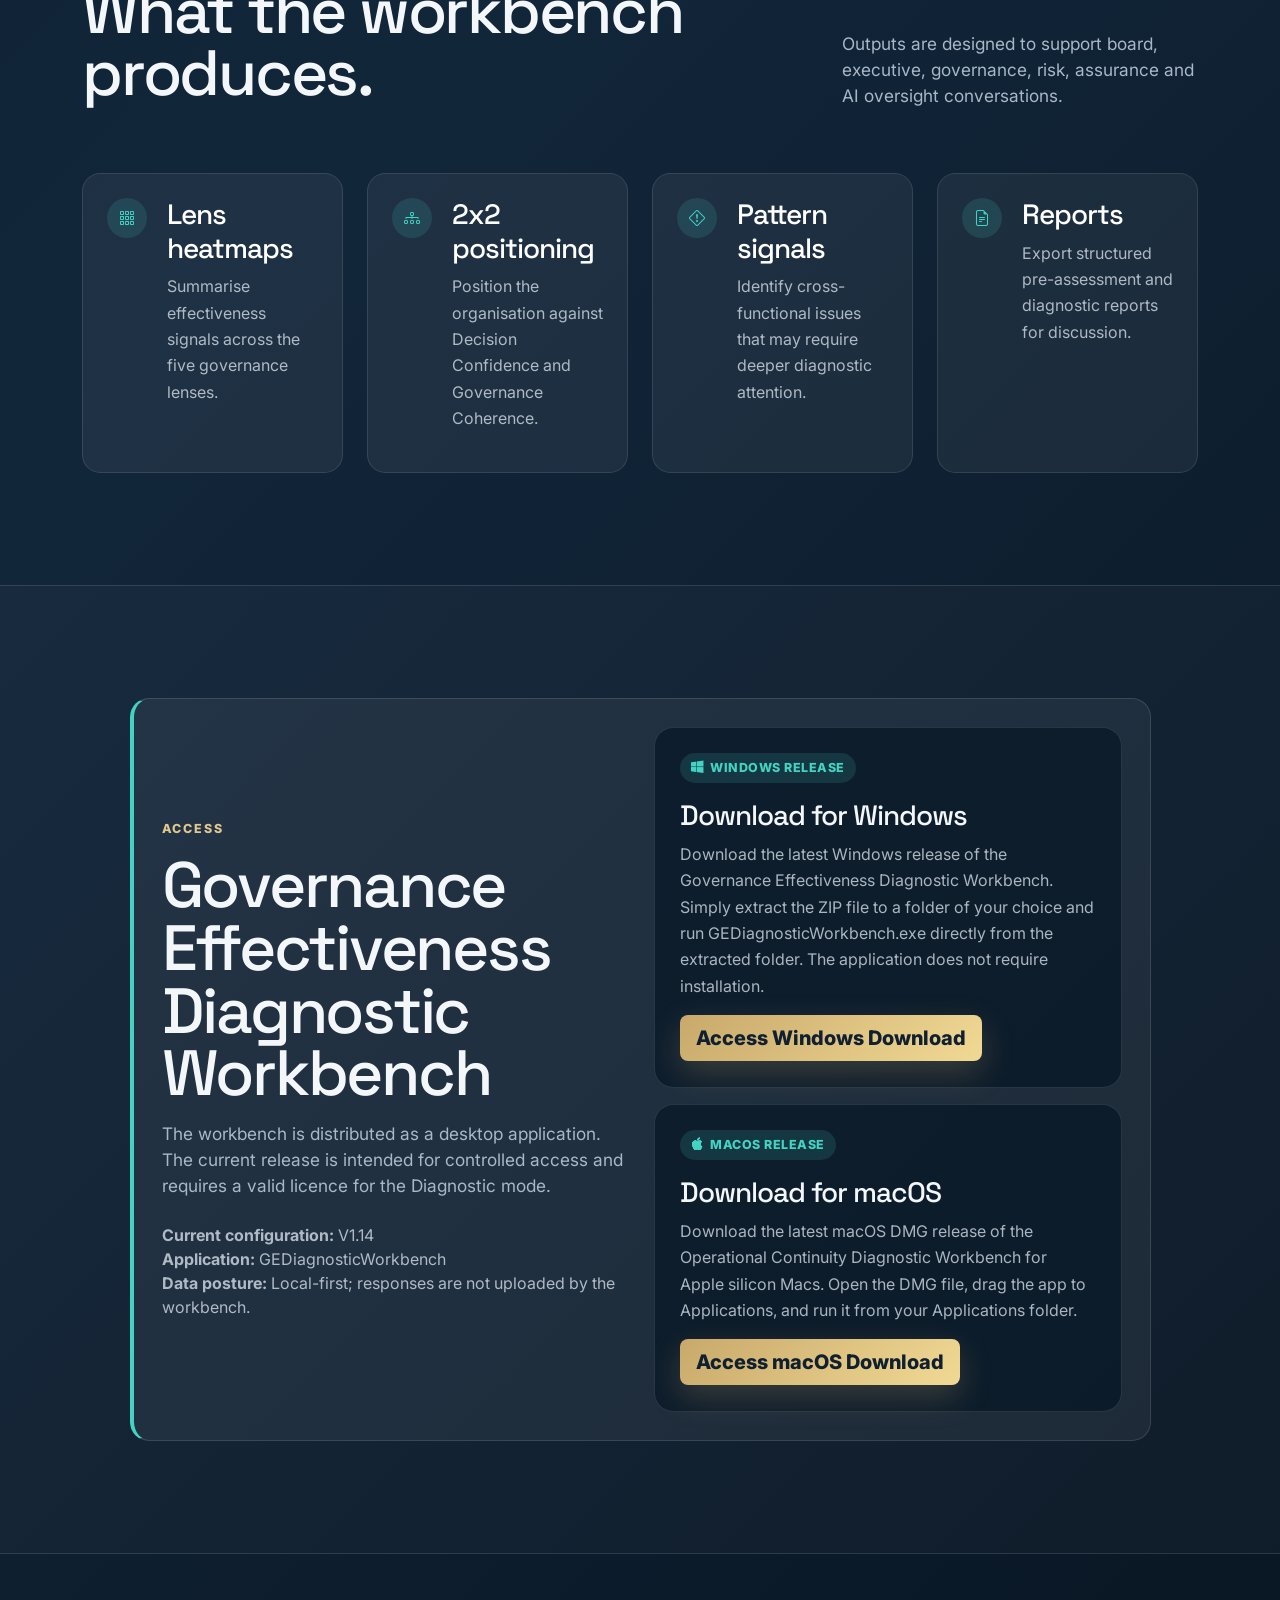
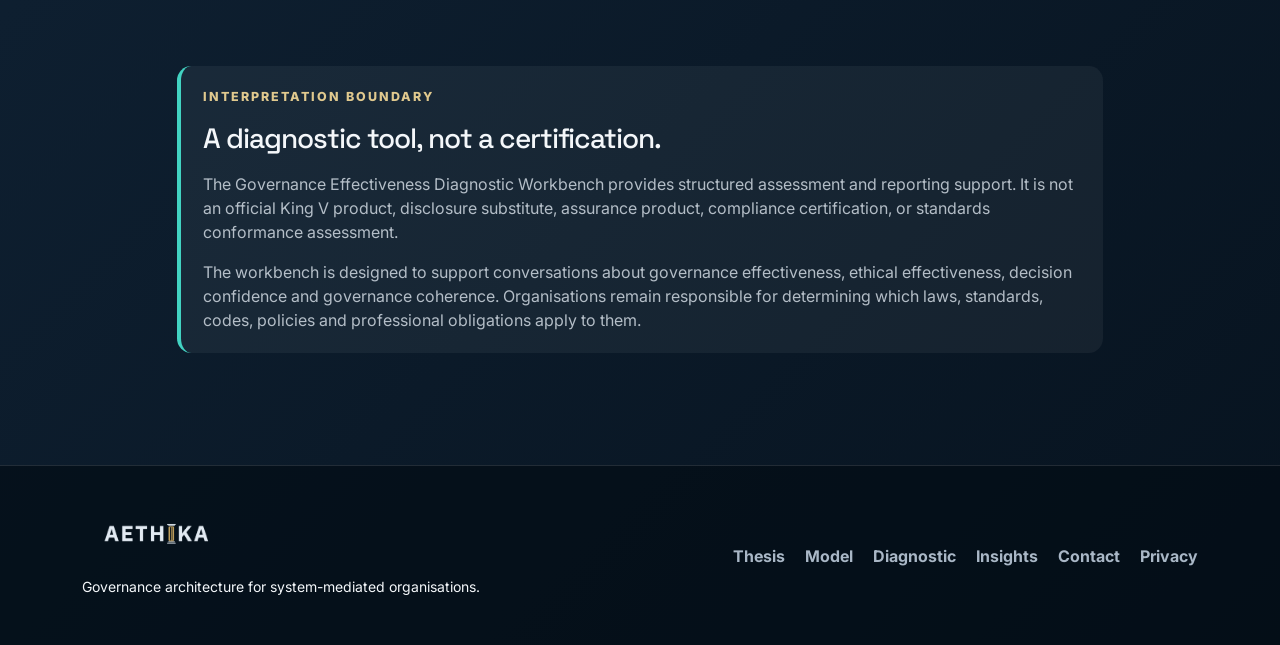
==== commit ec1a8b6b: "updated for macos build and ifs updated for ifs and macos build" ====
--- a/diagnostic-workbench-download.html
+++ b/diagnostic-workbench-download.html
@@ -69,13 +69,14 @@
         <span class="navbar-toggler-icon"></span>
       </button>
       <div id="mainNav" class="collapse navbar-collapse">
-        <ul class="navbar-nav ms-auto align-items-lg-center gap-lg-3">
+         <ul class="navbar-nav ms-auto align-items-lg-center gap-lg-3">
           <li class="nav-item"><a class="nav-link" href="index.html#thesis">Thesis</a></li>
           <li class="nav-item"><a class="nav-link" href="index.html#model">Model</a></li>
           <li class="nav-item"><a class="nav-link" href="governance-effectiveness-diagnostic.html">Diagnostic</a></li>
+          <li class="nav-item"><a class="nav-link active" aria-current="page" href="ifs.html">Innovation Fitness Register</a></li>
           <li class="nav-item"><a class="nav-link" href="insights.html">Insights</a></li>
           <li class="nav-item"><a class="nav-link" href="index.html#contact">Contact</a></li>
-          <li class="nav-item ms-lg-2"><a class="btn btn-aethika btn-sm" href="mailto:aethika@lxndigital.com">Start a conversation</a></li>
+          <li class="nav-item"><a class="btn btn-aethika btn-sm" href="mailto:aethika@lxndigital.com">Start a conversation</a></li>
         </ul>
       </div>
     </div>
@@ -242,9 +243,10 @@
                     </div>
                     <div class="col-12">
                       <div class="release-card">
-                        <span class="release-badge release-badge-muted"><i class="bi bi-apple"></i> macOS</span>
-                        <h3>macOS availability</h3>
-                        <p class="mb-0">macOS availability can be discussed for controlled evaluation and internal testing. Contact Aethika if a macOS build is required.</p>
+                        <span class="release-badge"><i class="bi bi-apple"></i> macOS release</span>
+                        <h3>Download for macOS</h3>
+                            <p>Download the latest macOS DMG release of the Operational Continuity Diagnostic Workbench for Apple silicon Macs. Open the DMG file, drag the app to Applications, and run it from your Applications folder.</p>
+                            <a href="https://lxndigital-my.sharepoint.com/:u:/p/levine/IQDVzIizkV8qSYbFeapCDkBZAZs52lwRgJy-tzwn-o3WIj4?e=gRx657&download=1" target="_blank" rel="noopener noreferrer" class="btn btn-aethika btn-lg" onclick="gtag('event', 'diagnostic_workbench_macos_download', {event_category: 'Operational Continuity', event_label: 'Download Page macOS CTA', value: 1});">Access macOS Download</a>
                       </div>
                     </div>
                   </div>
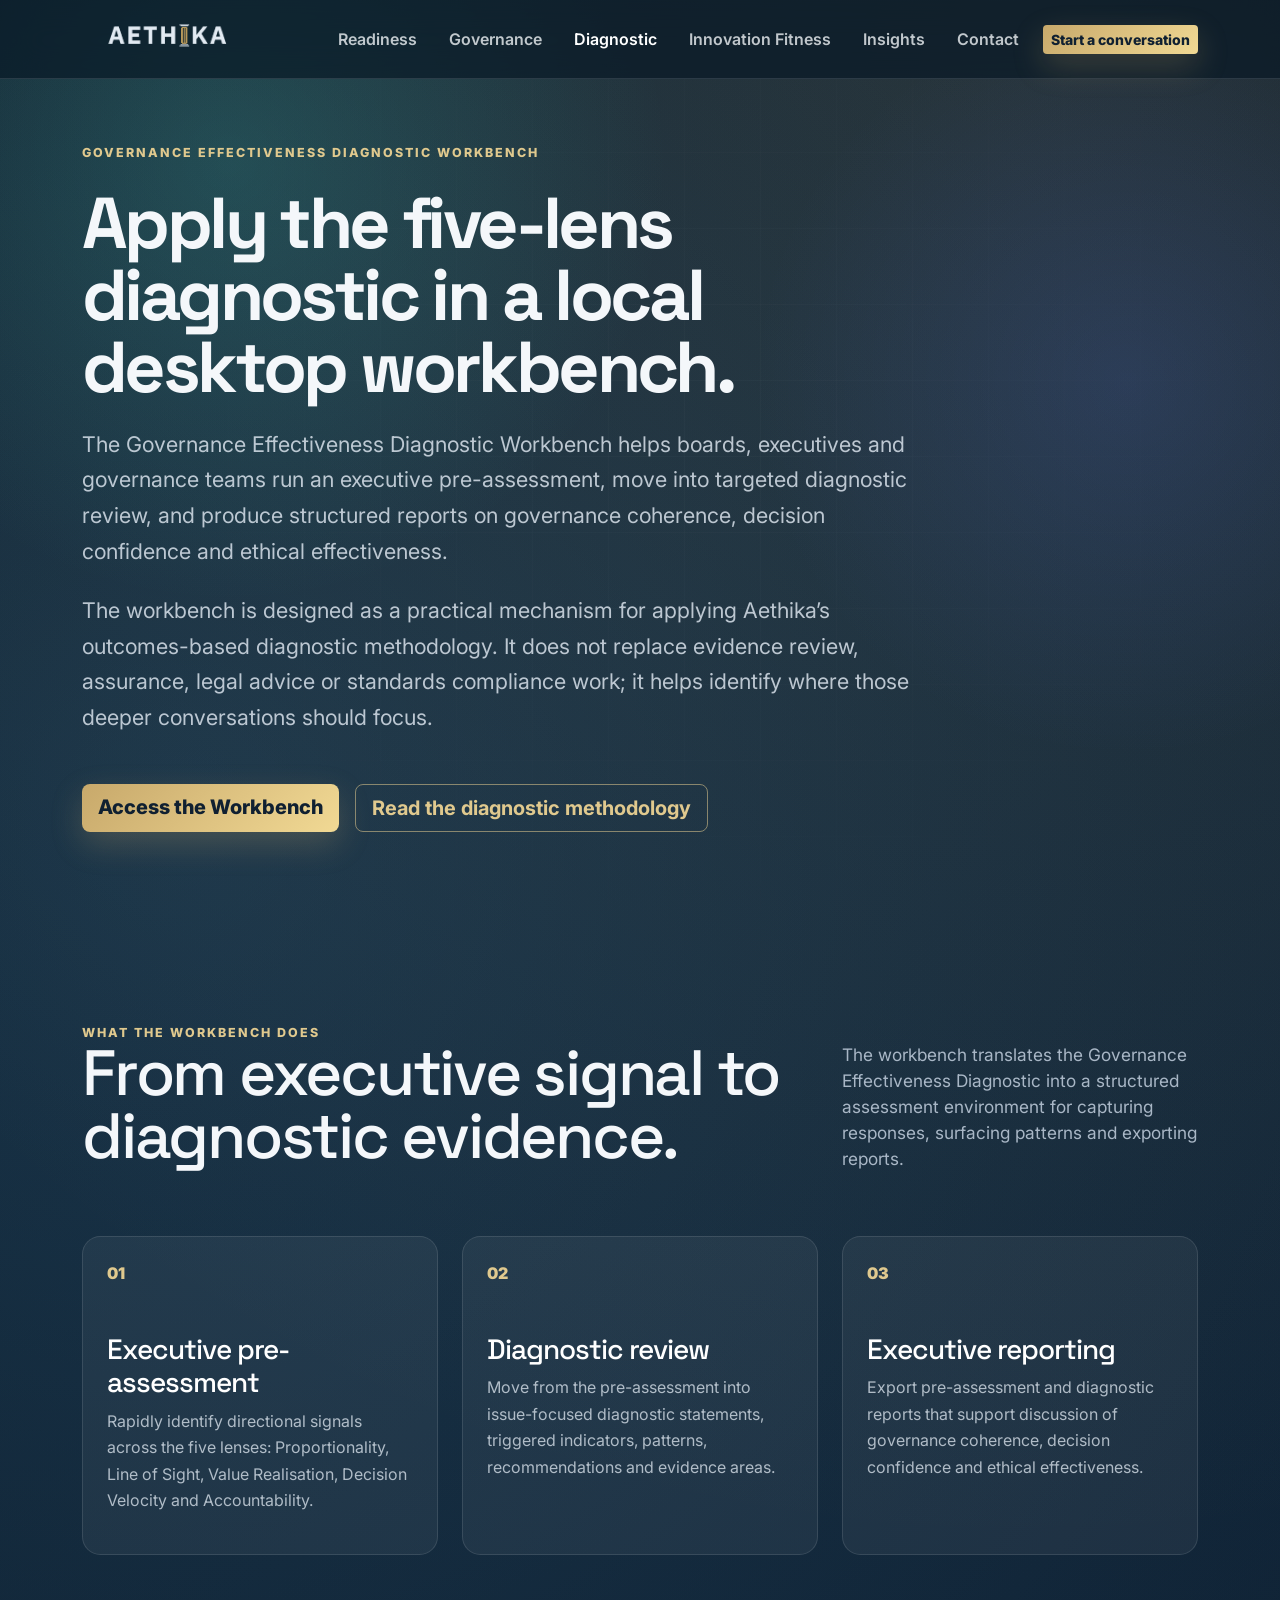
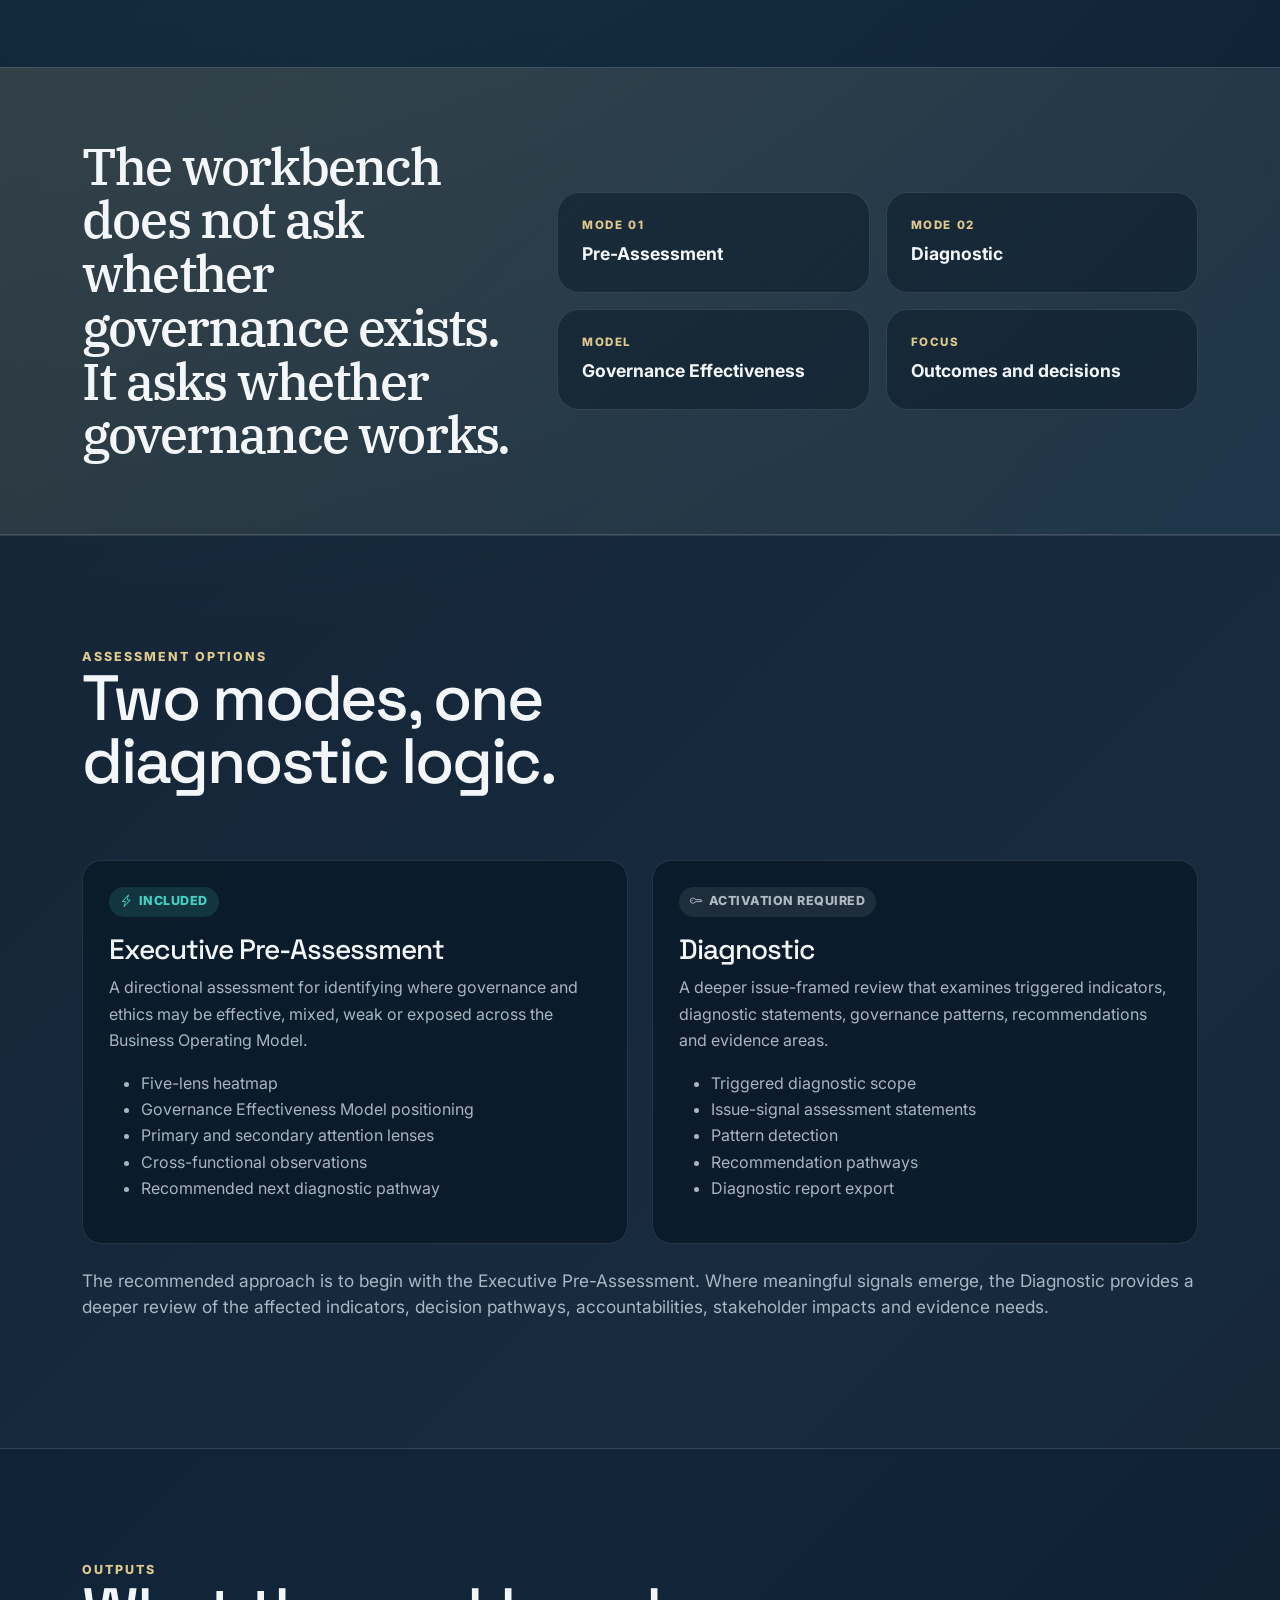
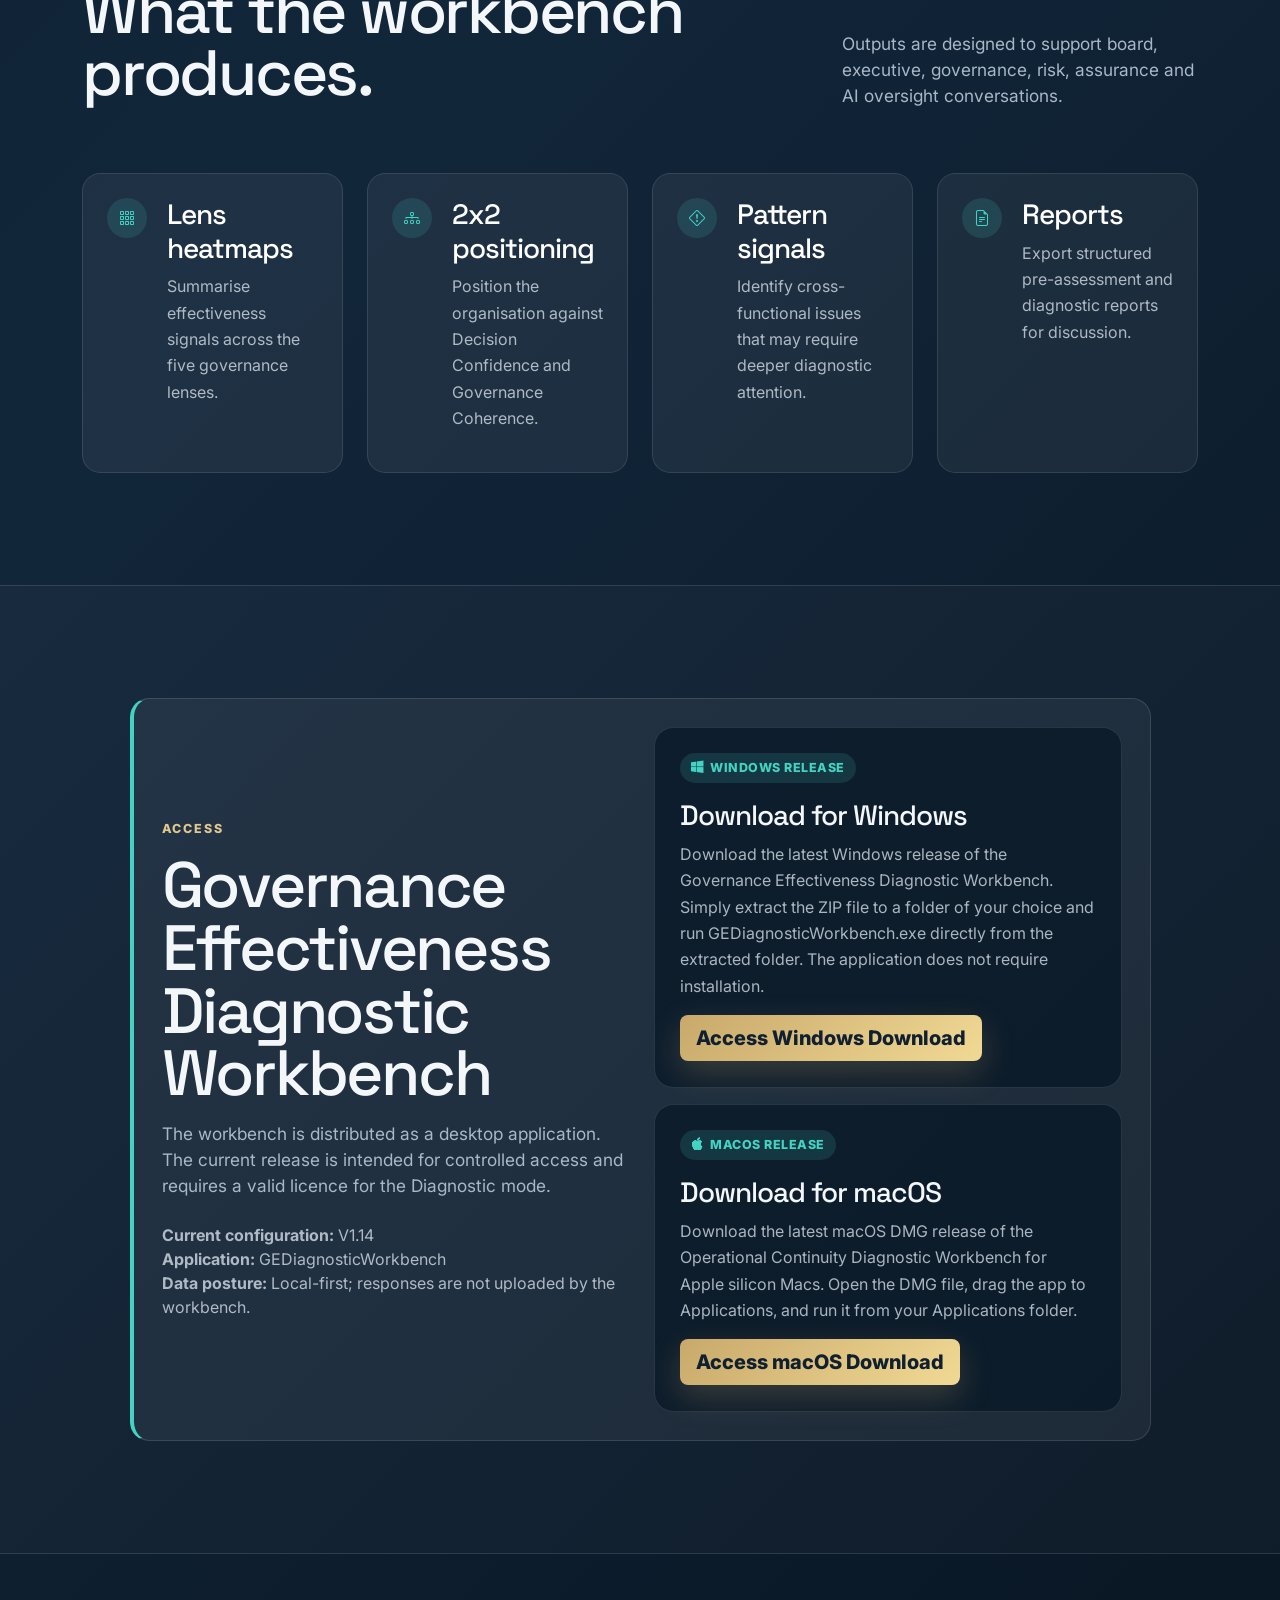
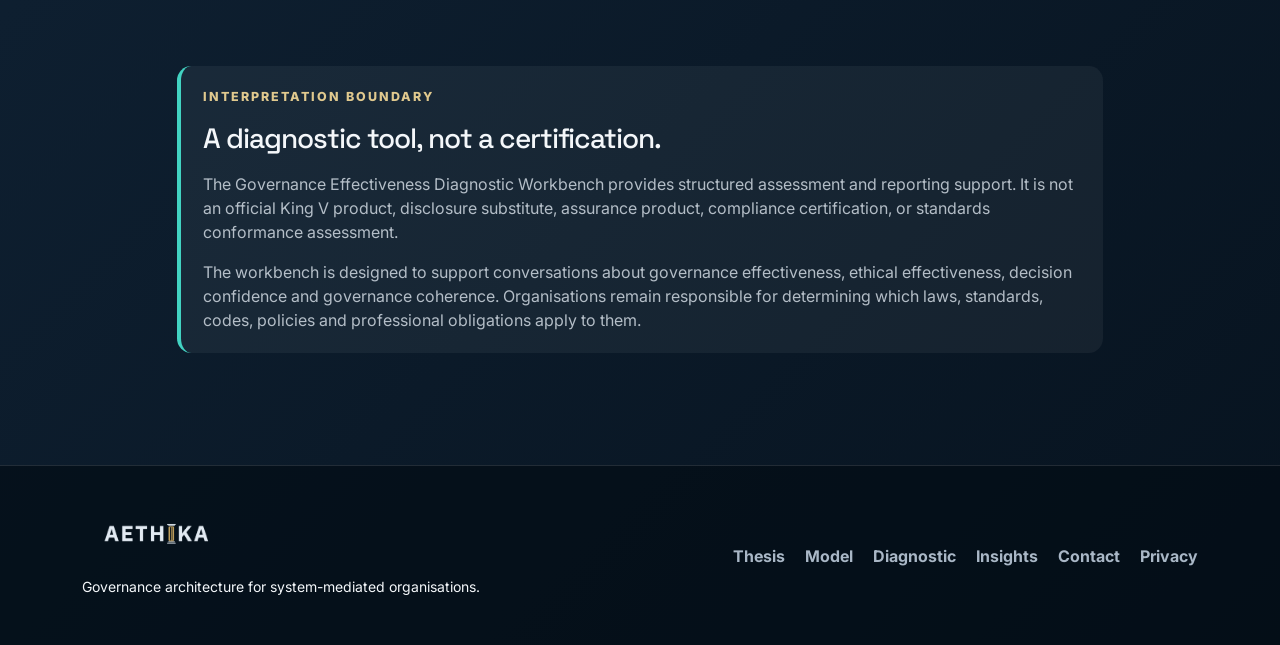
==== commit 73af9f38: "updated all menus updated all menus" ====
--- a/diagnostic-workbench-download.html
+++ b/diagnostic-workbench-download.html
@@ -70,10 +70,10 @@
       </button>
       <div id="mainNav" class="collapse navbar-collapse">
          <ul class="navbar-nav ms-auto align-items-lg-center gap-lg-3">
-          <li class="nav-item"><a class="nav-link" href="index.html#thesis">Thesis</a></li>
-          <li class="nav-item"><a class="nav-link" href="index.html#model">Model</a></li>
-          <li class="nav-item"><a class="nav-link" href="governance-effectiveness-diagnostic.html">Diagnostic</a></li>
-          <li class="nav-item"><a class="nav-link active" aria-current="page" href="ifs.html">Innovation Fitness Register</a></li>
+          <li class="nav-item"><a class="nav-link" href="index.html#top">Readiness</a></li>
+          <li class="nav-item"><a class="nav-link" href="index.html#governance">Governance</a></li>
+          <li class="nav-item"><a class="nav-link active" aria-current="page" href="governance-effectiveness-diagnostic.html">Diagnostic</a></li>
+          <li class="nav-item"><a class="nav-link" href="ifs.html">Innovation Fitness</a></li>
           <li class="nav-item"><a class="nav-link" href="insights.html">Insights</a></li>
           <li class="nav-item"><a class="nav-link" href="index.html#contact">Contact</a></li>
           <li class="nav-item"><a class="btn btn-aethika btn-sm" href="mailto:aethika@lxndigital.com">Start a conversation</a></li>
